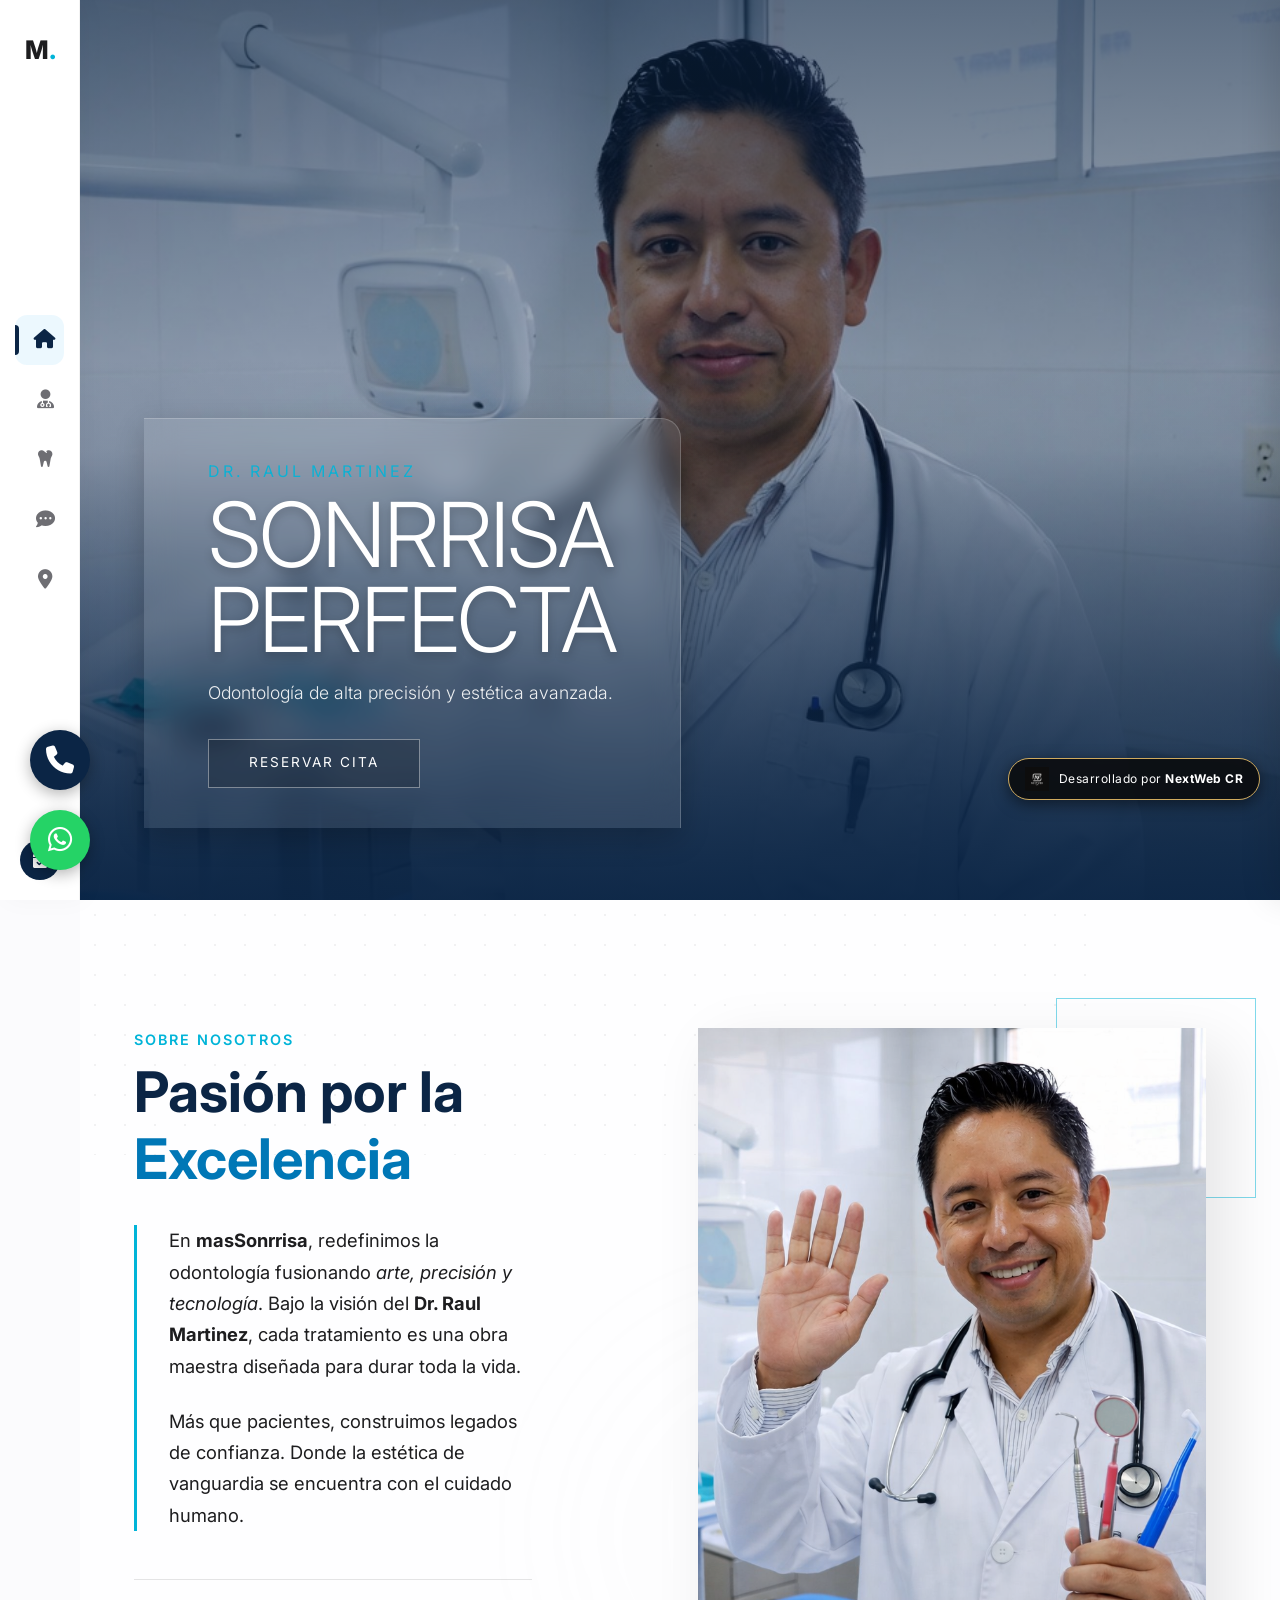
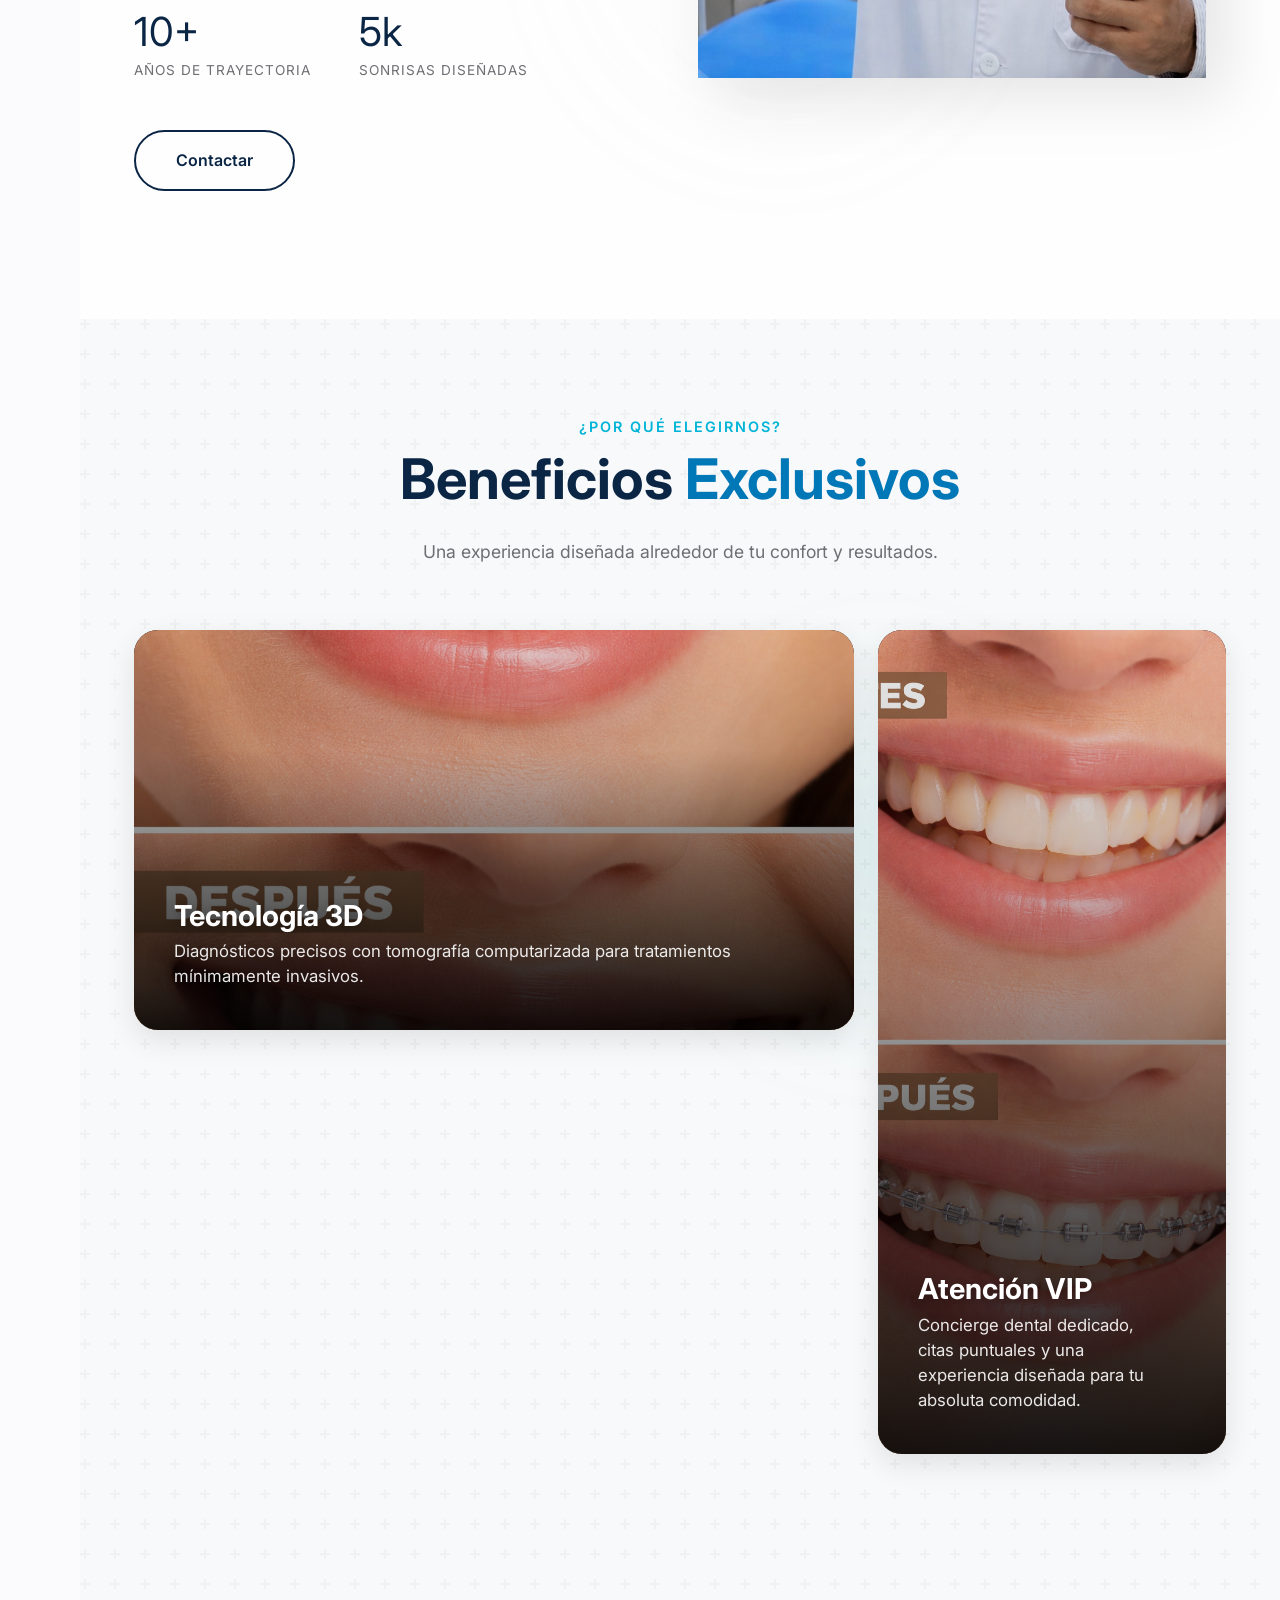
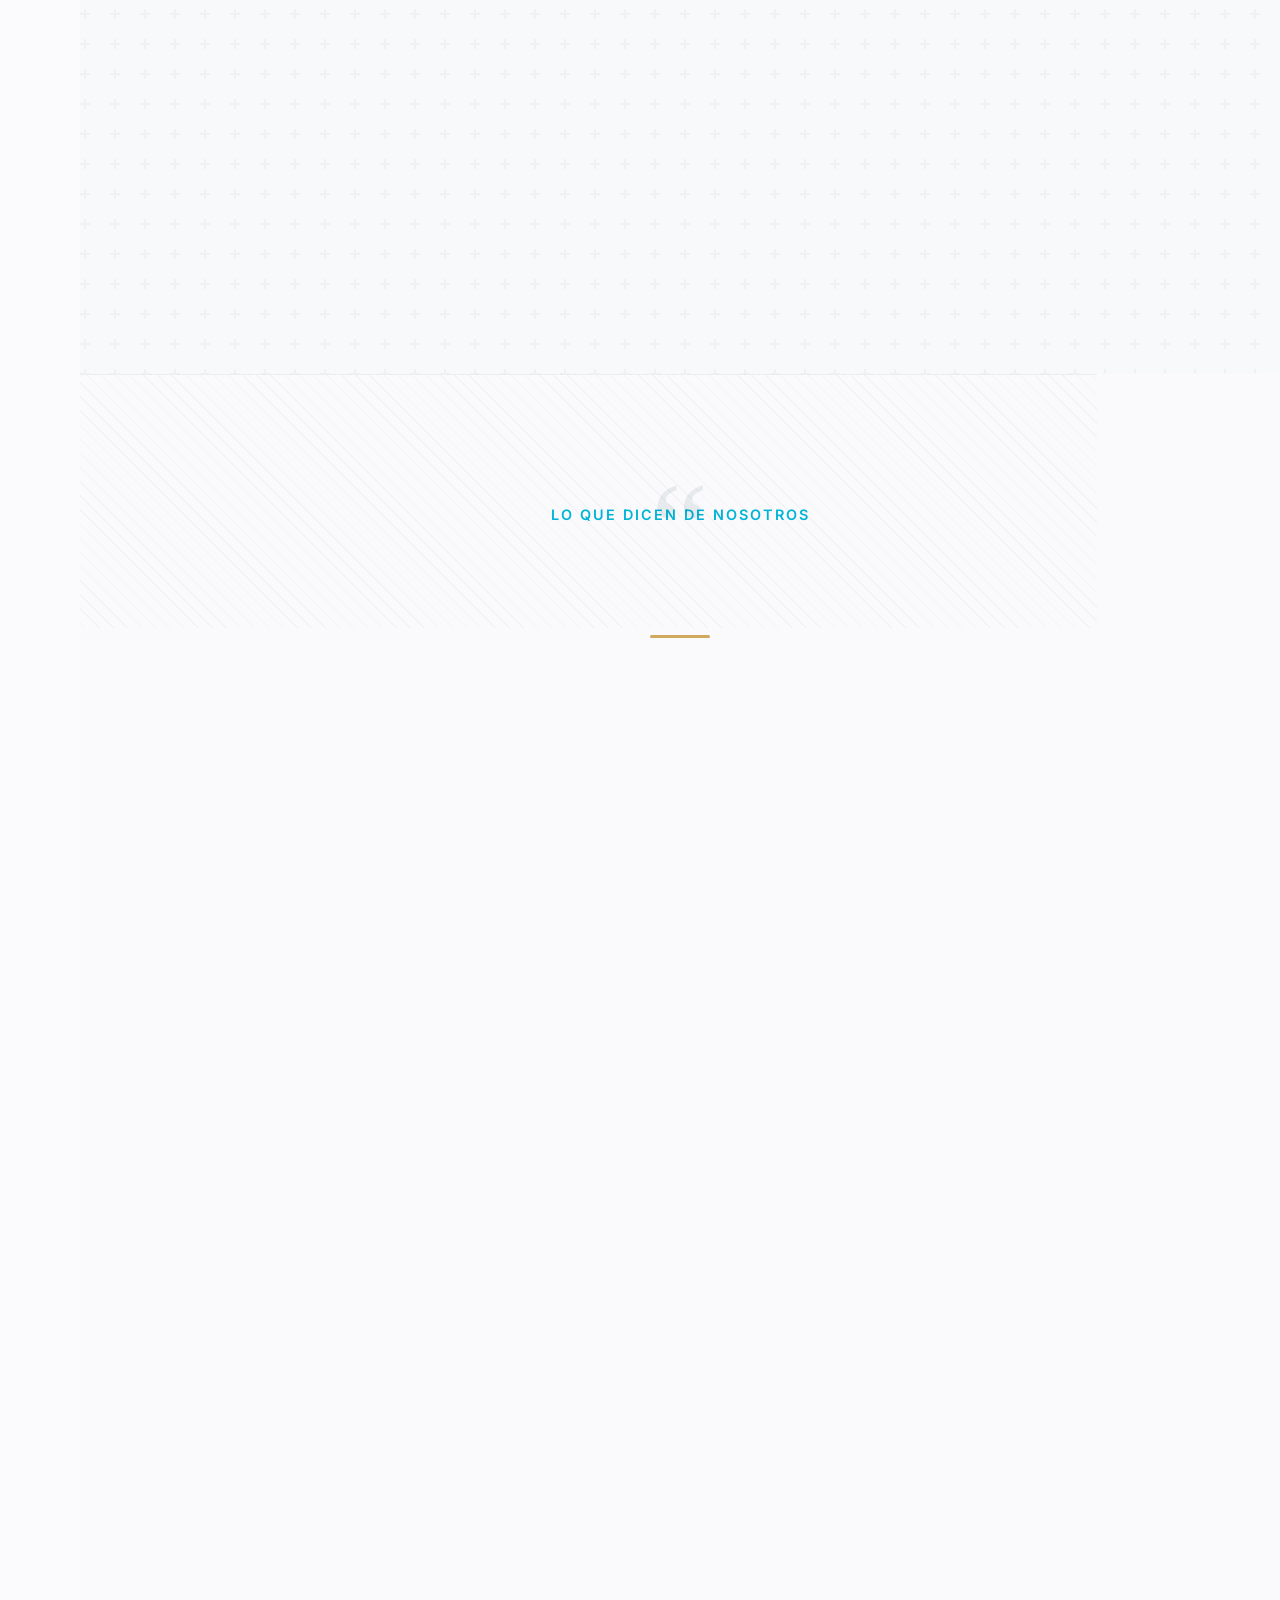
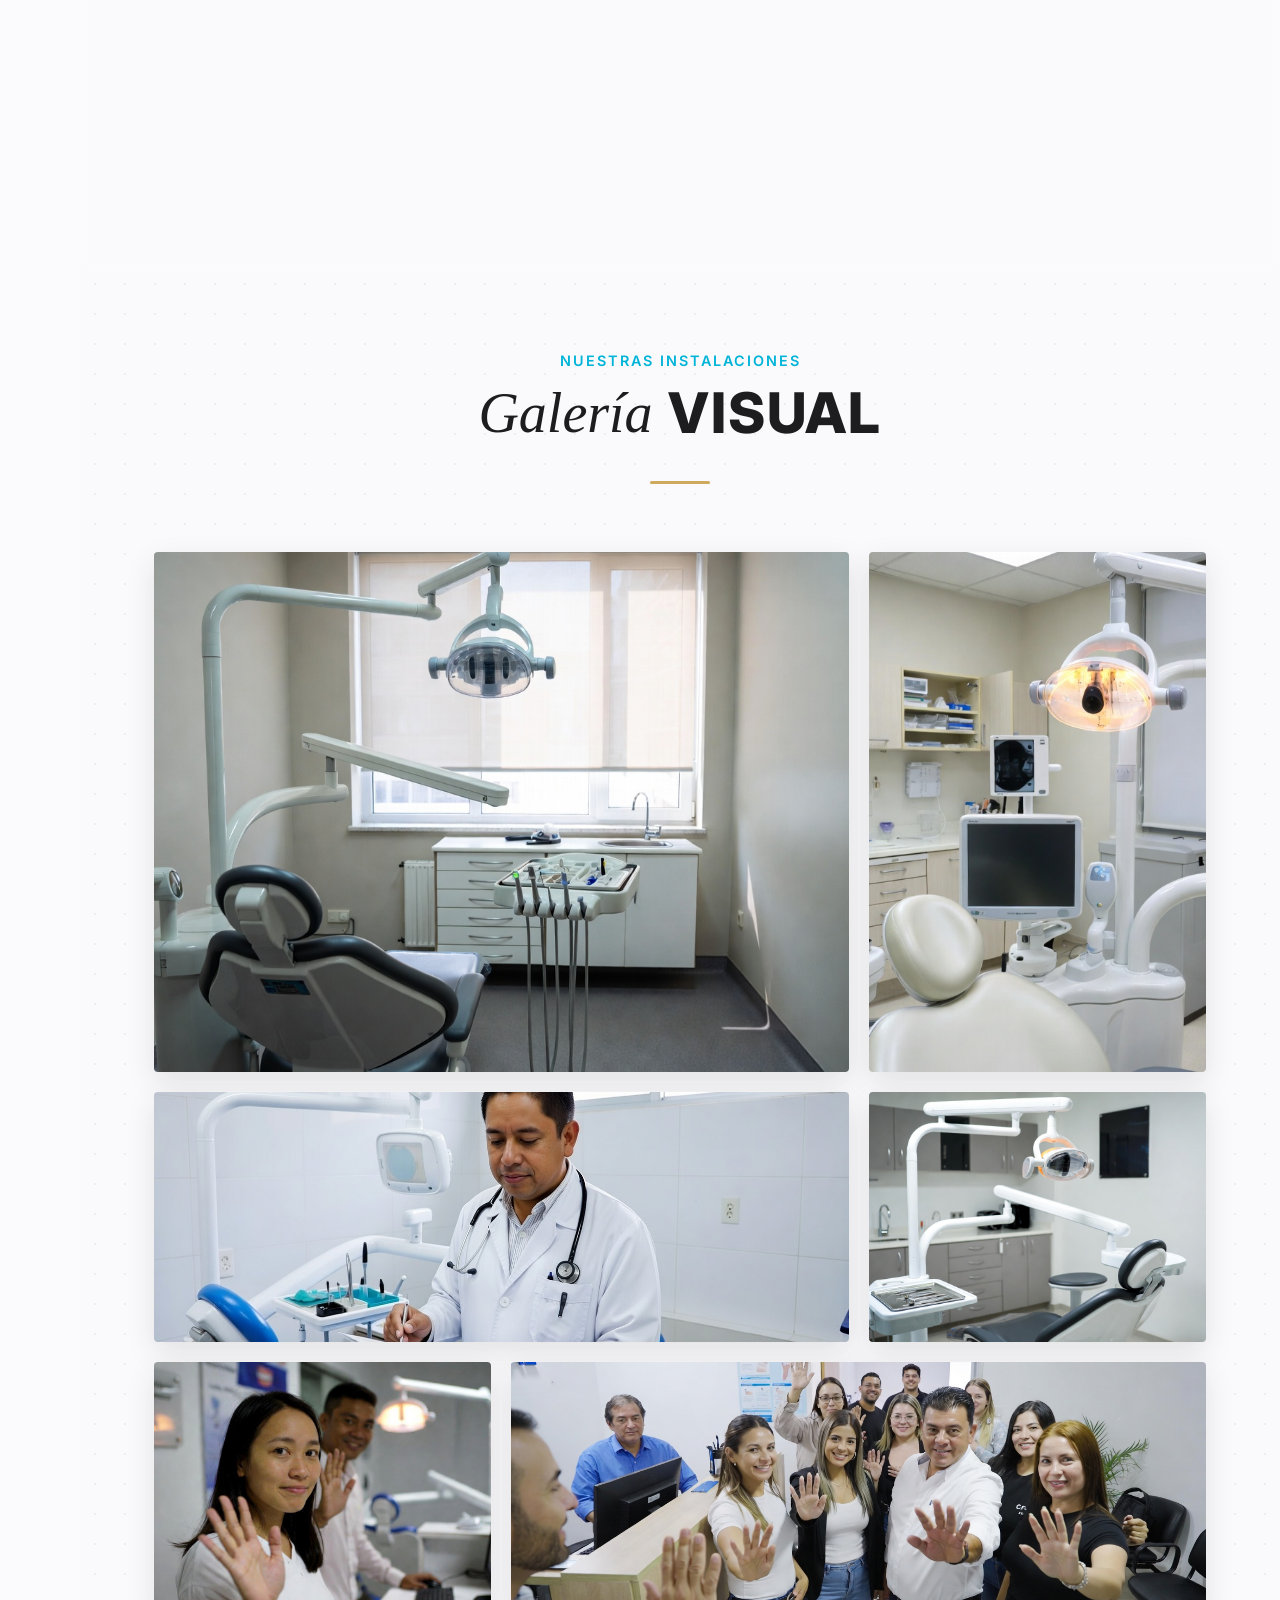
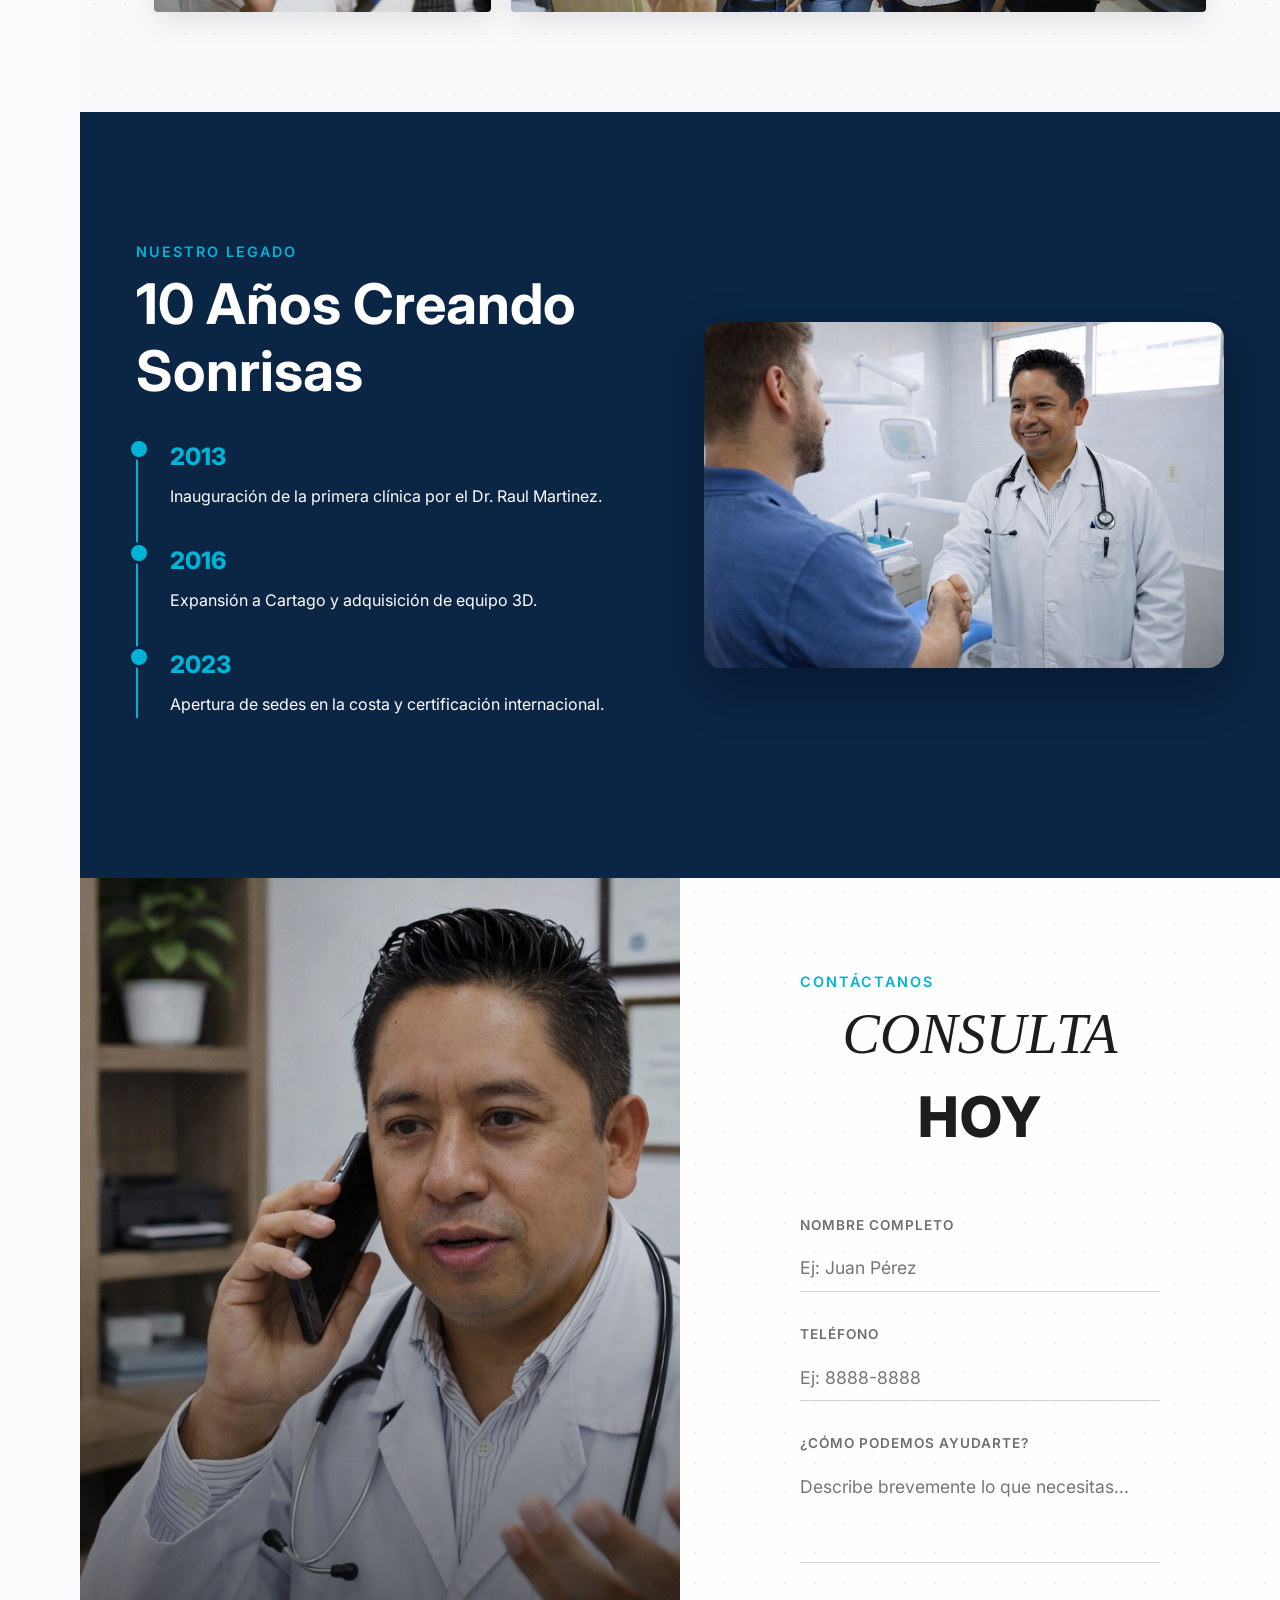
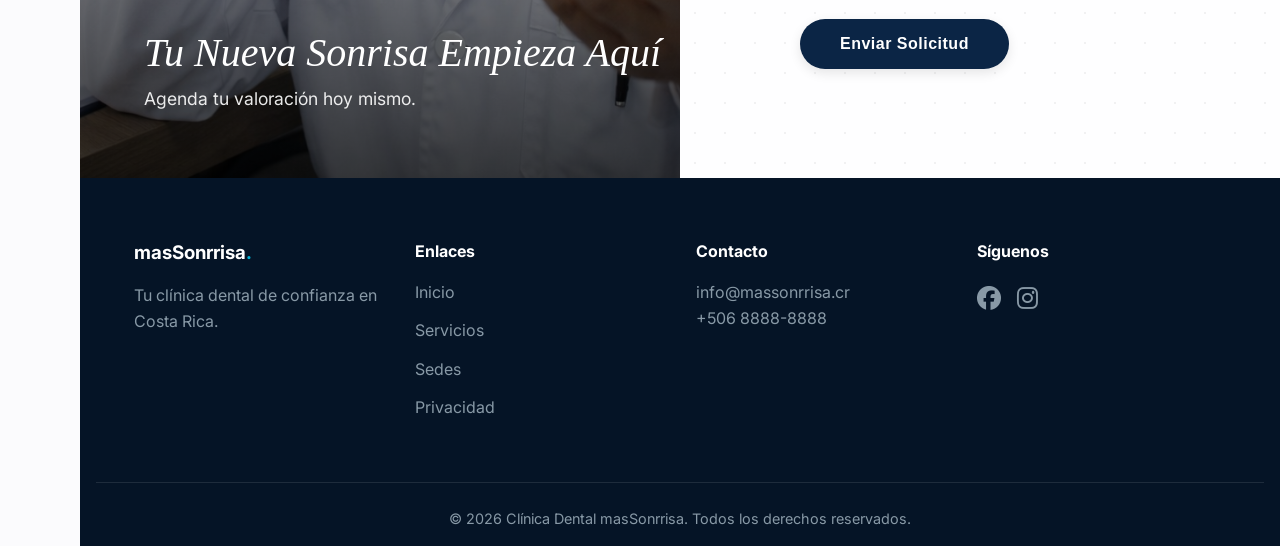
==== index.html @ 76266cc9 "Add files via upload" ====
<!DOCTYPE html>
<html lang="es">

<head>
    <meta charset="UTF-8">
    <meta name="viewport" content="width=device-width, initial-scale=1.0">
    <!-- Cache Busting Rule: Always update version parameter -->
    <link rel="stylesheet" href="css/style.css?v=1.0">
    <link rel="stylesheet" href="https://cdnjs.cloudflare.com/ajax/libs/font-awesome/6.4.0/css/all.min.css">
    <link rel="preconnect" href="https://fonts.googleapis.com">
    <link rel="preconnect" href="https://fonts.gstatic.com" crossorigin>
    <link href="https://fonts.googleapis.com/css2?family=Inter:wght@300;400;500;600;700;800&display=swap"
        rel="stylesheet">

    <title>Clínica Dental masSonrrisa | Dr. Raul Martinez</title>
    <meta name="description"
        content="10 años creando sonrisas perfectas. Clínica Dental masSonrrisa en Costa Rica. Tecnología avanzada y atención personalizada.">
    <meta property="og:title" content="Clínica Dental masSonrrisa">
    <meta property="og:description" content="10 años creando sonrisas perfectas. Agenda tu cita hoy.">
    <meta property="og:type" content="website">
</head>

<body>
    <!-- PRELOADER -->
    <div id="preloader">
        <div class="loader-content">
            <div class="loader-logo">masSonrrisa<span style="color:var(--color-accent)">.</span></div>
        </div>
    </div>

    <!-- NAVBAR (Classic Transparent) -->
    <!-- SIDEBAR NAVIGATION (Desktop) & MOBILE TOP BAR -->
    <nav class="sidebar-nav" id="navbar">
        <div class="sidebar-header">
            <a href="index.html" class="sidebar-logo">
                <span class="logo-icon">M<span style="color:var(--color-accent)">.</span></span>
                <span class="logo-text">masSonrrisa</span>
            </a>
            <div class="nav-toggle" id="nav-toggle">
                <i class="fas fa-bars"></i>
            </div>
        </div>

        <div class="sidebar-links">
            <a href="index.html" class="side-link active">
                <i class="fas fa-home"></i>
                <span class="link-text">Inicio</span>
            </a>
            <a href="#acerca" class="side-link">
                <i class="fas fa-user-md"></i>
                <span class="link-text">Acerca</span>
            </a>
            <a href="servicios.html" class="side-link">
                <i class="fas fa-tooth"></i>
                <span class="link-text">Servicios</span>
            </a>
            <a href="#testimonios" class="side-link">
                <i class="fas fa-comment-dots"></i>
                <span class="link-text">Testimonios</span>
            </a>
            <a href="clinicas.html" class="side-link">
                <i class="fas fa-map-marker-alt"></i>
                <span class="link-text">Clínicas</span>
            </a>
        </div>

        <div class="sidebar-footer">
            <a href="#contacto" class="btn-sidebar">
                <i class="fas fa-calendar-check"></i>
                <span class="link-text">Agendar</span>
            </a>
        </div>
    </nav>

    <!-- MOBILE MENU -->
    <div class="menu-overlay" id="menu-overlay"></div>
    <div class="mobile-menu" id="mobile-menu">
        <a href="#inicio" class="mobile-nav-link">Inicio</a>
        <a href="#acerca" class="mobile-nav-link">Acerca</a>
        <a href="servicios.html" class="mobile-nav-link">Servicios</a>
        <a href="#testimonios" class="mobile-nav-link">Testimonios</a>
        <a href="clinicas.html" class="mobile-nav-link">Clínicas</a>
        <a href="#contacto" class="btn" style="width:100%; text-align:center;">Agendar Cita</a>
    </div>

    <!-- HERO SECTION -->
    <!-- HERO SECTION (Glass Facet) -->
    <header class="hero" id="inicio">
        <!-- Background Slider -->
        <div class="hero-slider">
            <div class="hero-slide active" style="background-image: url('img/hero/hero1.jpg');"></div>
            <div class="hero-slide" style="background-image: url('img/hero/hero2.png');"></div>
            <div class="hero-slide" style="background-image: url('img/hero/hero3.png');"></div>
        </div>
        <div class="hero-overlay"></div>

        <!-- Glass Facet Content -->
        <div class="hero-facet-container">
            <div class="glass-facet">
                <div class="facet-content">
                    <span class="facet-subtitle">Dr. Raul Martinez</span>
                    <h1 class="facet-title">SONRRISA<br>PERFECTA</h1>
                    <p class="facet-desc">Odontología de alta precisión y estética avanzada.</p>
                    <a href="https://calendar.app.google/3RkVF37YLW5dv8FWA" target="_blank" class="btn-facet">Reservar
                        Cita</a>
                </div>
            </div>
        </div>
    </header>

    <!-- ACERCA SECTION (Magazine Layout) -->
    <section id="acerca" class="acerca magazine-layout">
        <div class="container magazine-container">
            <!-- Col 1: Sticky Title & Text -->
            <div class="magazine-content">
                <span class="section-subtitle">Sobre Nosotros</span>
                <h2 class="section-title reveal">Pasión por la <br><span class="highlight">Excelencia</span></h2>

                <div class="magazine-text-block">
                    <p class="section-desc">
                        En <strong>masSonrrisa</strong>, redefinimos la odontología fusionando <em>arte, precisión y
                            tecnología</em>.
                        Bajo la visión del <strong>Dr. Raul Martinez</strong>, cada tratamiento es una obra maestra
                        diseñada para durar toda la vida.
                    </p>
                    <p class="section-desc">
                        Más que pacientes, construimos legados de confianza.
                        Donde la estética de vanguardia se encuentra con el cuidado humano.
                    </p>
                </div>

                <div class="stats-minimal">
                    <div class="stat-unit">
                        <span class="stat-num">10+</span>
                        <span class="stat-txt">Años de Trayectoria</span>
                    </div>
                    <div class="stat-unit">
                        <span class="stat-num">5k</span>
                        <span class="stat-txt">Sonrisas Diseñadas</span>
                    </div>
                </div>

                <a href="#contacto" class="btn btn-secondary">Contactar</a>
            </div>

            <!-- Col 2: Asymmetric Image Grid -->
            <div class="magazine-visuals">
                <div class="mag-img-large reveal">
                    <img src="img/sobreti/acerca1.png" alt="Dr. Raul Martinez" loading="lazy">
                </div>
                <div class="mag-img-small parallax-shape" data-speed="0.05">
                    <img src="img/sobreti/acerca2.png" alt="Detalle Clinica" loading="lazy">
                </div>
                <!-- Decorative Elements -->
                <div class="mag-deco-line"></div>
                <div class="mag-deco-circle"></div>
            </div>
        </div>
    </section>

    <!-- BENEFICIOS SECTION (Bento Grid) -->
    <section id="beneficios" class="beneficios">
        <!-- Parallax Shapes -->
        <div class="parallax-shape shape-3" data-speed="0.1"></div>

        <div class="container">
            <div class="section-header text-center">
                <span class="section-subtitle">¿Por qué elegirnos?</span>
                <h2 class="section-title reveal">Beneficios <span class="highlight">Exclusivos</span></h2>
                <p class="section-desc-center">Una experiencia diseñada alrededor de tu confort y resultados.</p>
            </div>

            <div class="bento-grid">
                <!-- 1. Technology (Wide) -->
                <div class="bento-card bento-wide reveal">
                    <img src="img/beneficios/beneficio1.png" alt="Tecnología 3D" class="bento-bg" loading="lazy">
                    <div class="bento-overlay"></div>
                    <div class="bento-content">
                        <h3>Tecnología 3D</h3>
                        <p>Diagnósticos precisos con tomografía computarizada para tratamientos mínimamente invasivos.
                        </p>
                    </div>
                </div>

                <!-- 2. VIP (Tall) -->
                <div class="bento-card bento-tall reveal">
                    <img src="img/beneficios/beneficio2.png" alt="Atención VIP" class="bento-bg" loading="lazy">
                    <div class="bento-overlay"></div>
                    <div class="bento-content">
                        <h3>Atención VIP</h3>
                        <p>Concierge dental dedicado, citas puntuales y una experiencia diseñada para tu absoluta
                            comodidad.</p>
                    </div>
                </div>

                <!-- 3. Materials (Standard) -->
                <div class="bento-card reveal">
                    <img src="img/beneficios/beneficio3.jpg" alt="Materiales Premium" class="bento-bg" loading="lazy">
                    <div class="bento-overlay"></div>
                    <div class="bento-content">
                        <h3>Materiales Premium</h3>
                        <p>Zirconio y porcelanas certificadas.</p>
                    </div>
                </div>

                <!-- 4. Relax (Standard) -->
                <div class="bento-card reveal">
                    <img src="img/beneficios/beneficio4.png" alt="Espacios Relax" class="bento-bg" loading="lazy">
                    <div class="bento-overlay"></div>
                    <div class="bento-content">
                        <h3>Espacios Relax</h3>
                        <p>Aromaterapia y sedación consciente.</p>
                    </div>
                </div>

                <!-- 5. Financing (Wide) -->
                <div class="bento-card bento-wide reveal">
                    <img src="img/beneficios/beneficio5.png" alt="Financiamiento" class="bento-bg" loading="lazy">
                    <div class="bento-overlay"></div>
                    <div class="bento-content">
                        <h3>Financiamiento Flexible</h3>
                        <p>Planes a tu medida y opciones de tasa cero para que tu sonrisa no espere.</p>
                    </div>
                </div>

                <!-- 6. Guarantee (Standard) -->
                <div class="bento-card reveal">
                    <img src="img/beneficios/beneficio6.png" alt="Garantía Real" class="bento-bg" loading="lazy">
                    <div class="bento-overlay"></div>
                    <div class="bento-content">
                        <h3>Garantía Real</h3>
                        <p>Tratamientos respaldados por escrito.</p>
                    </div>
                </div>
            </div>
        </div>
    </section>

    <!-- TESTIMONIOS SECTION (Mixed Media) -->
    <section id="testimonios" class="testimonios">
        <div class="container">
            <div class="section-header text-center editorial-title-wrapper">
                <span class="section-subtitle">Lo que dicen de nosotros</span>
                <span class="watermark-quote">“</span>
                <h2 class="section-title reveal editorial-title">
                    <span class="serif-italic">Historias</span> <span class="sans-bold">REALES</span>
                </h2>
                <div class="title-accent-line"></div>
            </div>

            <div class="testi-container">
                <!-- Video Column -->
                <div class="testi-videos">
                    <div class="video-card">
                        <div class="video-wrapper">
                            <iframe
                                src="https://player.vimeo.com/video/1162338295?badge=0&amp;autopause=0&amp;player_id=0&amp;app_id=58479"
                                frameborder="0" allow="autoplay; fullscreen; picture-in-picture"
                                title="Testimonio 1"></iframe>
                        </div>
                        <p class="video-caption">"Recuperé mi confianza gracias al Dr. Martinez"</p>
                    </div>
                    <div class="video-card">
                        <div class="video-wrapper">
                            <iframe
                                src="https://player.vimeo.com/video/1162343008?badge=0&amp;autopause=0&amp;player_id=0&amp;app_id=58479"
                                frameborder="0" allow="autoplay; fullscreen; picture-in-picture"
                                title="Testimonio 2"></iframe>
                        </div>
                        <p class="video-caption">"El trato es simplemente excepcional"</p>
                    </div>
                </div>

                <!-- Text Scroll Column (Vertical Marquee) -->
                <div class="marquee-vertical">
                    <div class="marquee-track">
                        <!-- Set 1 -->
                        <div class="testi-card glass-card">
                            <i class="fas fa-quote-left card-icon"></i>
                            <p>"¡Increíble servicio! Me sentí muy cómodo desde el primer momento."</p>
                            <div class="author">
                                <span class="author-name">Carlos M.</span>
                                <div class="stars">★★★★★</div>
                            </div>
                        </div>
                        <div class="testi-card glass-card">
                            <i class="fas fa-quote-left card-icon"></i>
                            <p>"La mejor limpieza dental que me han hecho. Muy detallistas."</p>
                            <div class="author">
                                <span class="author-name">Ana S.</span>
                                <div class="stars">★★★★★</div>
                            </div>
                        </div>
                        <div class="testi-card glass-card">
                            <i class="fas fa-quote-left card-icon"></i>
                            <p>"Tenía pánico al dentista, pero aquí me trataron con tanta suavidad que ni lo sentí."</p>
                            <div class="author">
                                <span class="author-name">Jorge R.</span>
                                <div class="stars">★★★★★</div>
                            </div>
                        </div>
                        <div class="testi-card glass-card">
                            <i class="fas fa-quote-left card-icon"></i>
                            <p>"Resultados impecables en mi diseño de sonrisa. 100% recomendados."</p>
                            <div class="author">
                                <span class="author-name">Sofía L.</span>
                                <div class="stars">★★★★★</div>
                            </div>
                        </div>

                        <!-- Set 2 (Duplicate for Loop) -->
                        <div class="testi-card glass-card">
                            <i class="fas fa-quote-left card-icon"></i>
                            <p>"¡Increíble servicio! Me sentí muy cómodo desde el primer momento."</p>
                            <div class="author">
                                <span class="author-name">Carlos M.</span>
                                <div class="stars">★★★★★</div>
                            </div>
                        </div>
                        <div class="testi-card glass-card">
                            <i class="fas fa-quote-left card-icon"></i>
                            <p>"La mejor limpieza dental que me han hecho. Muy detallistas."</p>
                            <div class="author">
                                <span class="author-name">Ana S.</span>
                                <div class="stars">★★★★★</div>
                            </div>
                        </div>
                        <div class="testi-card glass-card">
                            <i class="fas fa-quote-left card-icon"></i>
                            <p>"Tenía pánico al dentista, pero aquí me trataron con tanta suavidad que ni lo sentí."</p>
                            <div class="author">
                                <span class="author-name">Jorge R.</span>
                                <div class="stars">★★★★★</div>
                            </div>
                        </div>
                        <div class="testi-card glass-card">
                            <i class="fas fa-quote-left card-icon"></i>
                            <p>"Resultados impecables en mi diseño de sonrisa. 100% recomendados."</p>
                            <div class="author">
                                <span class="author-name">Sofía L.</span>
                                <div class="stars">★★★★★</div>
                            </div>
                        </div>
                    </div>

                    <!-- Gradient Fade Overlays -->
                    <div class="marquee-fade-top"></div>
                    <div class="marquee-fade-bottom"></div>
                </div>
                <p>"Honestidad y profesionalismo. No te inventan tratamientos."</p>
                <div class="author">- Roberto G.</div>
            </div>
            <div class="testi-card">
                <p>"Excelente ubicación y facilidad de parqueo. Muy conveniente."</p>
                <div class="author">- Patricia C.</div>
            </div>
            <div class="testi-card">
                <p>"Precios justos para la calidad que ofrecen. Vale cada colón."</p>
                <div class="author">- Daniel F.</div>
            </div>
        </div>
        </div>
        </div>
    </section>

    <!-- GALERIA SECTION (Editorial Masonry) -->
    <section id="galeria" class="galeria editorial-section">
        <div class="container">
            <div class="section-header text-center editorial-title-wrapper">
                <span class="section-subtitle">Nuestras Instalaciones</span>
                <h2 class="section-title reveal editorial-title">
                    <span class="serif-italic">Galería</span> <span class="sans-bold">VISUAL</span>
                </h2>
                <div class="title-accent-line"></div>
            </div>

            <div class="editorial-gallery">
                <!-- 1. Main Feature (Big) -->
                <div class="gallery-item g-big reveal">
                    <div class="img-wrapper">
                        <img src="img/galeria/galeria1.jpg" alt="Sala de Espera VIP" loading="lazy">
                        <div class="img-overlay">
                            <span class="img-caption">Sala VIP</span>
                        </div>
                    </div>
                </div>

                <!-- 2. Tall Portrait -->
                <div class="gallery-item g-tall reveal">
                    <div class="img-wrapper">
                        <img src="img/galeria/galeria2.jpg" alt="Consultorio Principal" loading="lazy">
                        <div class="img-overlay">
                            <span class="img-caption">Consultorio 1</span>
                        </div>
                    </div>
                </div>

                <!-- 3. Wide Landscape -->
                <div class="gallery-item g-wide reveal">
                    <div class="img-wrapper">
                        <img src="img/galeria/galeria3.jpg" alt="Tecnología 3D" loading="lazy">
                        <div class="img-overlay">
                            <span class="img-caption">Tecnología 3D</span>
                        </div>
                    </div>
                </div>

                <!-- 4. Standard -->
                <div class="gallery-item reveal">
                    <div class="img-wrapper">
                        <img src="img/galeria/galeria4.jpg" alt="Área de Esterilización" loading="lazy">
                        <div class="img-overlay">
                            <span class="img-caption">Esterilización</span>
                        </div>
                    </div>
                </div>

                <!-- 5. Standard -->
                <div class="gallery-item reveal">
                    <div class="img-wrapper">
                        <img src="img/galeria/galeria5.jpg" alt="Recepción" loading="lazy">
                        <div class="img-overlay">
                            <span class="img-caption">Recepción</span>
                        </div>
                    </div>
                </div>

                <!-- 6. Wide Landscape -->
                <div class="gallery-item g-wide reveal">
                    <div class="img-wrapper">
                        <img src="img/galeria/galeria6.jpg" alt="Fachada" loading="lazy">
                        <div class="img-overlay">
                            <span class="img-caption">Fachada</span>
                        </div>
                    </div>
                </div>
            </div>
        </div>
    </section>

    <!-- TRAYECTORIA SECTION -->
    <section class="trayectoria">
        <div class="container trayectoria-container">
            <div class="trayectoria-content">
                <span class="section-subtitle">Nuestro Legado</span>
                <h2 class="section-title">10 Años Creando Sonrisas</h2>
                <div class="timeline">
                    <div class="timeline-item">
                        <div class="year">2013</div>
                        <p>Inauguración de la primera clínica por el Dr. Raul Martinez.</p>
                    </div>
                    <div class="timeline-item">
                        <div class="year">2016</div>
                        <p>Expansión a Cartago y adquisición de equipo 3D.</p>
                    </div>
                    <div class="timeline-item">
                        <div class="year">2023</div>
                        <p>Apertura de sedes en la costa y certificación internacional.</p>
                    </div>
                </div>
            </div>
            <div class="trayectoria-img">
                <img src="img/hero/hero3.png" alt="Trayectoria Dr. Martinez" loading="lazy">
            </div>
        </div>
    </section>

    <!-- CONTACTO SECTION (Apple Style) -->
    <section id="contacto" class="contacto">
        <div class="contacto-wrapper">
            <div class="contacto-visual">
                <img src="img/contacto/contacto.png" alt="Agenda tu Cita" loading="lazy">
                <div class="visual-overlay"></div>
                <div class="visual-content">
                    <h3 class="serif-italic" style="font-size: 2.5rem; color: white;">Tu Nueva Sonrisa Empieza Aquí</h3>
                    <p>Agenda tu valoración hoy mismo.</p>
                </div>
            </div>

            <div class="contacto-form-container">
                <div class="form-header">
                    <span class="section-subtitle">Contáctanos</span>
                    <h2 class="section-title editorial-title">
                        <span class="serif-italic">CONSULTA</span> <span class="sans-bold">HOY</span>
                    </h2>
                </div>

                <form id="contact-form" class="apple-form">
                    <div class="form-group">
                        <label for="nombre">Nombre Completo</label>
                        <input type="text" id="nombre" name="nombre" placeholder="Ej: Juan Pérez" required>
                    </div>

                    <div class="form-group">
                        <label for="telefono">Teléfono</label>
                        <input type="tel" id="telefono" name="telefono" placeholder="Ej: 8888-8888" required>
                    </div>

                    <div class="form-group">
                        <label for="mensaje">¿Cómo podemos ayudarte?</label>
                        <textarea id="mensaje" name="mensaje" placeholder="Describe brevemente lo que necesitas..."
                            required></textarea>
                    </div>

                    <button type="submit" class="btn btn-apple">Enviar Solicitud</button>
                    <p id="form-status" style="margin-top: 1rem; font-size: 0.9rem;"></p>
                </form>
            </div>
        </div>
    </section>

    <!-- FOOTER -->
    <footer class="footer">
        <div class="container footer-content">
            <div class="footer-col">
                <h3>masSonrrisa<span style="color:var(--color-accent)">.</span></h3>
                <p>Tu clínica dental de confianza en Costa Rica.</p>
            </div>
            <div class="footer-col">
                <h4>Enlaces</h4>
                <a href="#inicio">Inicio</a>
                <a href="servicios.html">Servicios</a>
                <a href="clinicas.html">Sedes</a>
                <a href="privacidad.html">Privacidad</a>
            </div>
            <div class="footer-col">
                <h4>Contacto</h4>
                <p>info@massonrrisa.cr</p>
                <p>+506 8888-8888</p>
            </div>
            <div class="footer-col">
                <h4>Síguenos</h4>
                <div class="social-icons">
                    <a href="#"><i class="fab fa-facebook"></i></a>
                    <a href="#"><i class="fab fa-instagram"></i></a>
                </div>
            </div>
        </div>
        <div class="footer-bottom">
            <p>&copy; 2026 Clínica Dental masSonrrisa. Todos los derechos reservados.</p>
        </div>
    </footer>

    <!-- EmailJS SDK -->
    <script type="text/javascript" src="https://cdn.jsdelivr.net/npm/@emailjs/browser@3/dist/email.min.js"></script>
    <script type="text/javascript">
        (function () {
            // Initialize EmailJS with a placeholder or empty if key is unknown
            // emailjs.init("YOUR_PUBLIC_KEY");
        })();
    </script>

    <a href="https://wa.me/50688888888" class="float-btn float-whatsapp pulse-anim" target="_blank"
        aria-label="Chat WhatsApp">
        <i class="fab fa-whatsapp"></i>
    </a>
    <a href="tel:+50688888888" class="float-btn float-phone pulse-anim" aria-label="Llamar">
        <i class="fas fa-phone"></i>
    </a>

    <!-- SCRIPTS -->
    <script src="js/main.js?v=1.0"></script>

    <!-- SVG FILTER (Hidden) for Liquid Distortion -->
    <svg style="display: none;">
        <defs>
            <filter id="liquidFilter">
                <feTurbulence baseFrequency="0.01 0.01" numOctaves="1" result="warp"></feTurbulence>
                <feDisplacementMap id="liquidDisplacement" xChannelSelector="R" yChannelSelector="G" scale="0"
                    in="SourceGraphic" in2="warp"></feDisplacementMap>
            </filter>
        </defs>
    </svg>

    <!-- DEVELOPER BADGE -->
    <a href="https://nextweb.cr" target="_blank" class="developer-badge">
        <img src="img/logo.png" alt="NextWeb CR">
        <span>Desarrollado por <strong>NextWeb CR</strong></span>
    </a>

    <!-- GLOBAL IMAGE MODAL -->
    <div id="image-modal" class="image-modal">
        <span class="close-modal">&times;</span>
        <img class="modal-content" id="modal-img" alt="Vista ampliada">
    </div>

    <!-- TAWK.TO SCRIPT -->
    <script type="text/javascript">
        var Tawk_API = Tawk_API || {}, Tawk_LoadStart = new Date();
        (function () {
            var s1 = document.createElement("script"), s0 = document.getElementsByTagName("script")[0];
            s1.async = true;
            s1.src = 'https://embed.tawk.to/69633d7c987b03197cb20051/1jelqgcbd';
            s1.charset = 'UTF-8';
            s1.setAttribute('crossorigin', '*');
            s0.parentNode.insertBefore(s1, s0);
        })();
    </script>
</body>

</html>
---- css/style.css ----
/* =========================================
   GLOBAL RESET & VARIABLES
   ========================================= */
:root {
    /* Premium Palette: Trust & Freshness */
    --color-primary: #0b2545;
    /* Deep Royal Blue */
    --color-primary-light: #133b6b;
    --color-accent: #00b4d8;
    /* Bright Cyan/Teal */
    --color-accent-dark: #0077b6;
    --color-text: #1d1d1f;
    /* Soft Black */
    --color-text-light: #6e6e73;
    --color-bg: #fbfbfd;
    /* Off-white Apple style */
    --color-bg-alt: #f5f5f7;
    --color-white: #ffffff;
    --shadow-sm: 0 2px 8px rgba(0, 0, 0, 0.04);
    --shadow-md: 0 8px 24px rgba(0, 0, 0, 0.08);
    --shadow-lg: 0 16px 48px rgba(0, 0, 0, 0.12);
    --font-main: 'Inter', system-ui, -apple-system, sans-serif;
    --radius-sm: 8px;
    --radius-md: 16px;
    --radius-lg: 24px;
    --transition: all 0.3s cubic-bezier(0.25, 0.8, 0.25, 1);
}

* {
    margin: 0;
    padding: 0;
    box-sizing: border-box;
}

html {
    font-size: 16px;
    scroll-behavior: smooth;
}

body {
    font-family: var(--font-main);
    background-color: var(--color-bg);
    color: var(--color-text);
    line-height: 1.6;
    overflow-x: hidden;
}

h1,
h2,
h3,
h4,
h5,
h6 {
    font-weight: 700;
    line-height: 1.2;
    color: var(--color-primary);
}

a {
    text-decoration: none;
    color: inherit;
    transition: var(--transition);
}

img {
    max-width: 100%;
    height: auto;
    display: block;
}

section {
    padding: 4rem 1rem;
    position: relative;
    overflow: hidden;
}

/* Container for responsive checking */
.container {
    width: 100%;
    margin: 0 auto;
    padding: 0 1.5rem;
}

/* Tablet */
@media (min-width: 768px) {
    .container {
        max-width: 720px;
    }

    section {
        padding: 6rem 2rem;
    }
}

/* Desktop */
@media (min-width: 1024px) {
    .container {
        max-width: 1140px;
    }

    section {
        padding: 8rem 2rem;
    }
}

/* =========================================
   SIDEBAR NAVIGATION (Desktop: Left | Mobile: Top)
   ========================================= */

/* DESKTOP LAYOUT (Default > 1024px) */
@media (min-width: 1024px) {
    body {
        padding-left: 80px;
        /* Space for collapsed sidebar */
        transition: padding-left 0.4s ease;
    }

    .sidebar-nav {
        position: fixed;
        top: 0;
        left: 0;
        height: 100vh;
        width: 80px;
        /* Collapsed width */
        background: rgba(255, 255, 255, 0.9);
        backdrop-filter: blur(20px);
        -webkit-backdrop-filter: blur(20px);
        z-index: 2000;
        display: flex;
        flex-direction: column;
        border-right: 1px solid rgba(0, 0, 0, 0.05);
        transition: width 0.4s cubic-bezier(0.165, 0.84, 0.44, 1);
        box-shadow: 5px 0 25px rgba(0, 0, 0, 0.03);
        overflow: hidden;
        white-space: nowrap;
    }

    /* Expand on Hover */
    .sidebar-nav:hover {
        width: 280px;
    }

    /* --- HEADER --- */
    .sidebar-header {
        height: 100px;
        display: flex;
        align-items: center;
        /* Center for collapsed, left for expanded? */
        padding: 0 24px;
    }

    .sidebar-logo {
        text-decoration: none;
        display: flex;
        align-items: center;
        gap: 15px;
        color: var(--color-text);
        font-weight: 800;
        font-size: 1.4rem;
    }

    .logo-icon {
        font-size: 1.6rem;
        width: 32px;
        text-align: center;
    }

    .logo-text {
        opacity: 0;
        transform: translateX(-10px);
        transition: all 0.3s ease;
    }

    .sidebar-nav:hover .logo-text {
        opacity: 1;
        transform: translateX(0);
        transition-delay: 0.1s;
    }

    .nav-toggle {
        display: none;
    }

    /* Hide hamburger on desktop */

    /* --- LINKS --- */
    .sidebar-links {
        flex: 1;
        display: flex;
        flex-direction: column;
        justify-content: center;
        gap: 10px;
        padding: 0 15px;
    }

    .side-link {
        display: flex;
        align-items: center;
        height: 50px;
        padding: 0 15px;
        text-decoration: none;
        color: var(--color-text-light);
        border-radius: 12px;
        transition: all 0.3s ease;
        position: relative;
    }

    .side-link i {
        font-size: 1.2rem;
        min-width: 30px;
        /* Align icons */
        text-align: center;
        transition: color 0.3s ease;
    }

    .link-text {
        margin-left: 15px;
        opacity: 0;
        transform: translateX(-10px);
        transition: all 0.3s ease;
        font-weight: 500;
        font-size: 1rem;
    }

    .sidebar-nav:hover .link-text {
        opacity: 1;
        transform: translateX(0);
        transition-delay: 0.05s;
    }

    .side-link:hover,
    .side-link.active {
        background: rgba(14, 165, 233, 0.08);
        /* Primary fade */
        color: var(--color-primary);
    }

    .side-link.active::before {
        content: '';
        position: absolute;
        left: 0;
        top: 50%;
        transform: translateY(-50%);
        height: 60%;
        width: 4px;
        background: var(--color-primary);
        border-radius: 0 4px 4px 0;
    }

    /* --- FOOTER --- */
    .sidebar-footer {
        padding: 20px;
        /* opacity: 0; */
        /* transition: opacity 0.3s; */
    }

    .btn-sidebar {
        display: flex;
        align-items: center;
        justify-content: center;
        background: var(--color-primary);
        color: white;
        text-decoration: none;
        padding: 12px;
        border-radius: 50px;
        /* Circle when collapsed */
        width: 40px;
        height: 40px;
        overflow: hidden;
        transition: all 0.4s ease;
    }

    .btn-sidebar i {
        font-size: 1rem;
    }

    .btn-sidebar .link-text {
        display: none;
        /* Hide text initially */
    }

    .sidebar-nav:hover .btn-sidebar {
        width: 100%;
        border-radius: 12px;
        justify-content: center;
        border-radius: 50px;
    }

    .sidebar-nav:hover .btn-sidebar .link-text {
        display: inline-block;
        margin-left: 10px;
        color: white;
    }

    .sidebar-social {
        display: none;
    }

    /* Simplify for now */
}


/* MOBILE LAYOUT (< 1024px) */
@media (max-width: 1024px) {
    .sidebar-nav {
        position: fixed;
        top: 0;
        left: 0;
        width: 100%;
        height: 70px;
        background: rgba(255, 255, 255, 0.95);
        backdrop-filter: blur(10px);
        display: flex;
        justify-content: space-between;
        align-items: center;
        padding: 0 20px;
        z-index: 2000;
        border-bottom: 1px solid rgba(0, 0, 0, 0.05);
    }

    .sidebar-links,
    .sidebar-footer {
        display: none;
        /* Hidden on mobile bar */
    }

    .sidebar-header {
        width: 100%;
        display: flex;
        justify-content: space-between;
        align-items: center;
    }

    .sidebar-logo {
        text-decoration: none;
        display: flex;
        align-items: center;
        gap: 10px;
        color: var(--color-text);
        font-weight: 800;
        font-size: 1.2rem;
    }

    .logo-text {
        opacity: 1;
        transform: none;
    }

    /* Always visible on mobile header */

    .logo-icon {
        display: none;
    }

    /* Simple text logo for mobile */

    .nav-toggle {
        display: block;
        font-size: 1.5rem;
        color: var(--color-text);
        cursor: pointer;
    }
}

/* MOBILE MENU OVERLAY (Shared styling) */
.mobile-menu {
    position: fixed;
    top: 0;
    right: -100%;
    width: 100%;
    /* Full width for modern feel */
    height: 100vh;
    background: white;
    z-index: 2100;
    display: flex;
    flex-direction: column;
    justify-content: center;
    /* Center items */
    align-items: center;
    gap: 2rem;
    transition: right 0.4s cubic-bezier(0.77, 0, 0.175, 1);
    box-shadow: -10px 0 30px rgba(0, 0, 0, 0.1);
}

.mobile-menu.active {
    right: 0;
}

.mobile-header {
    position: absolute;
    top: 0;
    left: 0;
    width: 100%;
    height: 70px;
    padding: 0 20px;
    display: flex;
    justify-content: space-between;
    align-items: center;
    border-bottom: 1px solid rgba(0, 0, 0, 0.05);
}

.mobile-logo {
    font-weight: 800;
    font-size: 1.2rem;
    color: var(--color-text);
}

.close-menu {
    background: none;
    border: none;
    font-size: 2.5rem;
    color: var(--color-text);
    cursor: pointer;
    line-height: 1;
}

.mobile-nav-link {
    font-size: 1.5rem;
    font-weight: 600;
    color: var(--color-text);
    text-decoration: none;
    transition: color 0.3s;
}

.mobile-nav-link:hover,
.mobile-nav-link.text-accent {
    color: var(--color-primary);
}

.mobile-btn {
    margin-top: 1rem;
    padding: 1rem 3rem;
    border-radius: 50px;
    font-size: 1.1rem;
}



/* =========================================
   HERO (Type 2: Full Screen with Fade)
   ========================================= */
.hero {
    height: 100vh;
    width: 100%;
    position: relative;
    display: flex;
    align-items: center;
    justify-content: center;
    color: var(--color-white);
    padding: 0;
    /* Override section padding */
}

/* Carousel Backgrounds */
.hero-slider {
    position: absolute;
    top: 0;
    left: 0;
    width: 100%;
    height: 100%;
    z-index: 1;
}

.hero-slide {
    position: absolute;
    top: 0;
    left: 0;
    width: 100%;
    height: 100%;
    background-size: cover;
    background-position: center;
    opacity: 0;
    transition: opacity 0.8s ease-in-out;
    z-index: 1;
}

.hero-slide.active {
    opacity: 1;
    z-index: 2;
}

.hero-slide::before {
    content: '';
    position: absolute;
    top: 0;
    left: 0;
    width: 100%;
    height: 100%;
    background: linear-gradient(180deg, rgba(11, 37, 69, 0.7) 0%, rgba(11, 37, 69, 0.3) 50%, rgba(11, 37, 69, 0.8) 100%);
}

.hero-content {
    position: relative;
    z-index: 2;
    text-align: center;
    width: 100%;
    padding: 0 1.5rem;
    max-width: 900px;
}

.hero-subtitle {
    display: block;
    font-size: 1rem;
    text-transform: uppercase;
    letter-spacing: 3px;
    color: var(--color-accent);
    margin-bottom: 1rem;
    animation: fadeInUp 1s ease 0.2s backwards;
}

.hero-title {
    font-size: 2.5rem;
    /* Mobile */
    line-height: 1.1;
    margin-bottom: 1.5rem;
    color: var(--color-white);
    text-shadow: 0 4px 10px rgba(0, 0, 0, 0.3);
    animation: fadeInUp 1s ease 0.4s backwards;
}

.hero-desc {
    font-size: 1.1rem;
    max-width: 600px;
    margin: 0 auto 2.5rem;
    opacity: 0.9;
    animation: fadeInUp 1s ease 0.6s backwards;
}

.btn {
    display: inline-block;
    padding: 1rem 2.5rem;
    background: var(--color-accent);
    color: var(--color-white);
    font-weight: 600;
    border-radius: 50px;
    box-shadow: 0 10px 20px rgba(0, 180, 216, 0.3);
    transition: var(--transition);
    border: none;
    cursor: pointer;
    font-size: 1rem;
    animation: fadeInUp 1s ease 0.8s backwards;
}

.btn:hover {
    transform: translateY(-3px);
    background: var(--color-accent-dark);
    box-shadow: 0 15px 30px rgba(0, 180, 216, 0.4);
}

/* Tablet/Desktop Text Sizes */
@media (min-width: 768px) {
    .hero-title {
        font-size: 4rem;
    }

    .hero-desc {
        font-size: 1.25rem;
    }
}

@media (min-width: 1024px) {
    .hero-title {
        font-size: 5rem;
    }
}

/* Animations */
@keyframes fadeInUp {
    from {
        opacity: 0;
        transform: translateY(30px);
    }

    to {
        opacity: 1;
        transform: translateY(0);
    }
}

/* =========================================
   COMMON SECTION STYLES
   ========================================= */
.section-subtitle {
    display: block;
    font-size: 0.9rem;
    color: var(--color-accent);
    text-transform: uppercase;
    letter-spacing: 2px;
    font-weight: 600;
    margin-bottom: 0.5rem;
}

.section-title {
    font-size: 2.5rem;
    margin-bottom: 1.5rem;
    color: var(--color-primary);
}

.highlight {
    color: var(--color-accent-dark);
    position: relative;
    display: inline-block;
}

.section-desc {
    font-size: 1.1rem;
    color: var(--color-text-light);
    margin-bottom: 1.5rem;
    line-height: 1.7;
}

.section-header {
    margin-bottom: 4rem;
}

.section-header.text-center {
    text-align: center;
}

.section-desc-center {
    font-size: 1.1rem;
    color: var(--color-text-light);
    max-width: 600px;
    margin: 0 auto;
}

.btn-secondary {
    background: transparent;
    border: 2px solid var(--color-primary);
    color: var(--color-primary);
    box-shadow: none;
}

.btn-secondary:hover {
    background: var(--color-primary);
    color: var(--color-white);
}

/* =========================================
   ACERCA SECTION (Magazine Layout)
   ========================================= */
.acerca {
    background-color: var(--color-white);
    position: relative;
    overflow: visible;
    /* Allow decorative elements to bleed */
    padding: 8rem 0;
}

.magazine-container {
    display: grid;
    grid-template-columns: 1fr;
    gap: 4rem;
    position: relative;
}

/* Col 1: Content */
.magazine-content {
    position: relative;
    z-index: 2;
}

.magazine-text-block {
    margin: 2rem 0;
    border-left: 3px solid var(--color-accent);
    padding-left: 2rem;
}

.magazine-text-block .section-desc {
    font-size: 1.15rem;
    color: var(--color-text);
    margin-bottom: 1.5rem;
}

.stats-minimal {
    display: flex;
    gap: 3rem;
    margin: 3rem 0;
    border-top: 1px solid rgba(0, 0, 0, 0.1);
    padding-top: 2rem;
}

.stat-unit {
    display: flex;
    flex-direction: column;
}

.stat-num {
    font-size: 2.5rem;
    font-family: var(--font-heading);
    color: var(--color-primary);
    line-height: 1;
}

.stat-txt {
    font-size: 0.85rem;
    text-transform: uppercase;
    letter-spacing: 1px;
    color: var(--color-text-light);
    margin-top: 0.5rem;
}

/* Col 2: Visuals (Asymmetric) */
.magazine-visuals {
    position: relative;
    height: 600px;
    display: flex;
    align-items: center;
    justify-content: center;
}

.mag-img-large {
    width: 85%;
    height: 500px;
    position: absolute;
    top: 0;
    right: 0;
    z-index: 1;
    overflow: hidden;
    box-shadow: 20px 20px 60px rgba(0, 0, 0, 0.1);
}

.mag-img-large img {
    width: 100%;
    height: 100%;
    object-fit: cover;
    transition: transform 1s ease;
}

.mag-img-large:hover img {
    transform: scale(1.05);
}

.mag-img-small {
    width: 50%;
    height: 300px;
    position: absolute;
    bottom: -50px;
    left: 0;
    z-index: 2;
    border: 10px solid var(--color-white);
    box-shadow: 0 15px 40px rgba(0, 0, 0, 0.15);
    overflow: hidden;
}

.mag-img-small img {
    width: 100%;
    height: 100%;
    object-fit: cover;
}

/* Decorative */
.magazine-visuals .mag-deco-line {
    position: absolute;
    top: -30px;
    right: -30px;
    width: 200px;
    height: 200px;
    border: 1px solid var(--color-accent);
    z-index: 0;
    opacity: 0.5;
}

.magazine-visuals .mag-deco-circle {
    position: absolute;
    bottom: 50px;
    right: 50px;
    width: 150px;
    height: 150px;
    border-radius: 50%;
    background: radial-gradient(circle, var(--color-accent-light) 0%, transparent 70%);
    z-index: 0;
    opacity: 0.6;
}

@media (min-width: 1024px) {
    .magazine-container {
        grid-template-columns: 0.8fr 1.2fr;
        /* Asymmetric Split */
        gap: 6rem;
        align-items: flex-start;
        /* Align top for sticky */
    }

    .magazine-content {
        position: sticky;
        /* Sticky effect on Desktop */
        top: 150px;
    }

    .section-title {
        font-size: 3.5rem;
        /* Larger title */
    }

    .mag-img-large {
        height: 650px;
        right: 20px;
    }
}



/* =========================================
   BENEFICIOS SECTION (Grid)
   ========================================= */
.beneficios {
    background-color: var(--color-bg-alt);
}

/* =========================================
   BENEFICIOS SECTION (Bento Grid)
   ========================================= */
/* =========================================
   BENEFICIOS SECTION (Bento Grid - Apple Style)
   ========================================= */
.beneficios {
    background-color: var(--color-bg-alt);
    padding: 6rem 0;
}

.bento-grid {
    display: grid;
    grid-template-columns: 1fr;
    gap: 1.5rem;
    max-width: 1200px;
    margin: 0 auto;
}

/* Card Base - Immersive */
.bento-card {
    background: #000;
    border-radius: 24px;
    position: relative;
    overflow: hidden;
    min-height: 350px;
    box-shadow: 0 10px 30px rgba(0, 0, 0, 0.1);
    transition: transform 0.5s cubic-bezier(0.2, 0.8, 0.2, 1), box-shadow 0.5s ease;
    cursor: default;
}

.bento-card:hover {
    transform: scale(1.02);
    box-shadow: 0 20px 50px rgba(0, 0, 0, 0.2);
    z-index: 2;
}

/* Background Image */
.bento-bg {
    position: absolute;
    top: 0;
    left: 0;
    width: 100%;
    height: 100%;
    object-fit: cover;
    z-index: 0;
    transition: transform 0.8s ease;
    filter: brightness(0.9);
}

.bento-card:hover .bento-bg {
    transform: scale(1.08);
}

/* Gradient Overlay for Text Readability */
.bento-overlay {
    position: absolute;
    top: 0;
    left: 0;
    width: 100%;
    height: 100%;
    background: linear-gradient(to top,
            rgba(0, 0, 0, 0.9) 0%,
            rgba(0, 0, 0, 0.5) 40%,
            rgba(0, 0, 0, 0.1) 70%,
            transparent 100%);
    z-index: 1;
}

/* Content Positioning */
.bento-content {
    position: absolute;
    bottom: 0;
    left: 0;
    width: 100%;
    padding: 2.5rem;
    z-index: 2;
    transform: translateY(0);
    transition: transform 0.4s ease;
}

.bento-content h3 {
    font-size: 1.8rem;
    font-weight: 700;
    color: #fff;
    margin-bottom: 0.5rem;
    line-height: 1.1;
    text-shadow: 0 2px 10px rgba(0, 0, 0, 0.3);
}

.bento-content p {
    font-size: 1.05rem;
    color: rgba(255, 255, 255, 0.9);
    line-height: 1.5;
    margin: 0;
    font-weight: 400;
    max-width: 90%;
}

/* Desktop Grid Logic */
@media (min-width: 1024px) {
    .bento-grid {
        grid-template-columns: repeat(3, 1fr);
        grid-auto-rows: 400px;
        /* Taller rows for dramatic effect */
    }

    .bento-wide {
        grid-column: span 2;
    }

    .bento-tall {
        grid-row: span 2;
    }
}



/* =========================================
   TESTIMONIOS SECTION
   ========================================= */
.testimonios {
    background-color: var(--color-white);
}

.testi-container {
    display: grid;
    grid-template-columns: 1fr;
    gap: 3rem;
}

.testi-videos {
    display: flex;
    flex-direction: column;
    gap: 2rem;
}

.video-card {
    background: #000;
    border-radius: var(--radius-md);
    overflow: hidden;
    box-shadow: var(--shadow-md);
}

.video-wrapper {
    position: relative;
    padding-bottom: 56.25%;
    /* 16:9 */
    height: 0;
}

.video-wrapper iframe {
    position: absolute;
    top: 0;
    left: 0;
    width: 100%;
    height: 100%;
}

.video-caption {
    background: var(--color-white);
    padding: 1rem;
    font-weight: 600;
    color: var(--color-primary);
    text-align: center;
}

.testi-list {
    background: var(--color-bg-alt);
    padding: 2rem;
    border-radius: var(--radius-md);
    max-height: 600px;
    overflow-y: auto;
    /* Custom Scrollbar */
    scrollbar-width: thin;
    scrollbar-color: var(--color-accent) #eee;
}

.testi-card {
    background: var(--color-white);
    padding: 1.5rem;
    margin-bottom: 1rem;
    border-radius: var(--radius-sm);
    box-shadow: var(--shadow-sm);
    border-left: 4px solid var(--color-accent);
}

.testi-card p {
    font-size: 1rem;
    font-style: italic;
    color: var(--color-text);
    margin-bottom: 0.5rem;
}

.testi-card .author {
    font-weight: 700;
    color: var(--color-primary);
    text-align: right;
    font-size: 0.9rem;
}

/* Tablet/Desktop */
@media (min-width: 900px) {
    .testi-container {
        grid-template-columns: 1fr 1fr;
    }
}

/* =========================================
   GALERIA SECTION (Masonry-ish Grid)
   ========================================= */
.galeria {
    background-color: var(--color-bg);
}

.gallery-grid {
    display: grid;
    grid-template-columns: repeat(2, 1fr);
    gap: 1rem;
}

.gallery-item {
    position: relative;
    overflow: hidden;
    border-radius: var(--radius-sm);
    height: 200px;
    cursor: pointer;
}

.gallery-item img {
    width: 100%;
    height: 100%;
    object-fit: cover;
    transition: transform 0.5s ease;
}

.gallery-item:hover img {
    transform: scale(1.1);
}

/* Desktop Gallery */
@media (min-width: 768px) {
    .gallery-grid {
        grid-template-columns: repeat(3, 1fr);
        gap: 1.5rem;
    }

    .gallery-item {
        height: 300px;
    }
}

/* =========================================
   TRAYECTORIA SECTION
   ========================================= */
.trayectoria {
    background-color: var(--color-primary);
    color: var(--color-white);
}

.trayectoria-container {
    display: grid;
    grid-template-columns: 1fr;
    gap: 3rem;
    align-items: center;
}

.trayectoria-content .section-title,
.trayectoria-content .section-desc {
    color: var(--color-white);
}

.timeline {
    border-left: 2px solid var(--color-accent);
    padding-left: 2rem;
    margin-top: 2rem;
}

.timeline-item {
    position: relative;
    margin-bottom: 2rem;
}

.timeline-item::before {
    content: '';
    position: absolute;
    left: -2.6rem;
    top: 0;
    width: 1rem;
    height: 1rem;
    background: var(--color-accent);
    border-radius: 50%;
    border: 3px solid var(--color-primary);
}

.year {
    font-size: 1.5rem;
    font-weight: 800;
    color: var(--color-accent);
    margin-bottom: 0.5rem;
}

.trayectoria-img {
    border-radius: var(--radius-md);
    overflow: hidden;
    box-shadow: 0 20px 50px rgba(0, 0, 0, 0.3);
}

@media (min-width: 768px) {
    .trayectoria-container {
        grid-template-columns: 1fr 1fr;
    }
}


/* =========================================
   CONTACTO SECTION (Apple Style)
   ========================================= */
.contacto {
    padding: 0;
}

.contacto-wrapper {
    display: flex;
    flex-direction: column;
    min-height: 100vh;
}

/* Visual Side (Image) */
.contacto-visual {
    position: relative;
    height: 400px;
    background-color: #000;
    overflow: hidden;
}

.contacto-visual img {
    width: 100%;
    height: 100%;
    object-fit: cover;
    opacity: 0.9;
    transition: transform 10s ease;
}

.contacto-visual:hover img {
    transform: scale(1.05);
    /* Subtle zoom */
}

.visual-overlay {
    position: absolute;
    top: 0;
    left: 0;
    width: 100%;
    height: 100%;
    background: linear-gradient(to top, rgba(0, 0, 0, 0.7), transparent 60%);
}

.visual-content {
    position: absolute;
    bottom: 2rem;
    left: 2rem;
    color: #fff;
    z-index: 2;
}

.visual-content h3 {
    font-size: 2rem;
    color: #fff;
    margin-bottom: 0.5rem;
}

.visual-content p {
    font-size: 1.1rem;
    opacity: 0.9;
    color: #fff;
}

/* Form Side */
.contacto-form-container {
    padding: 3rem 1.5rem;
    background: var(--color-white);
    display: flex;
    flex-direction: column;
    justify-content: center;
}

.form-header {
    margin-bottom: 2.5rem;
}

.apple-form .form-group {
    margin-bottom: 2rem;
}

.apple-form label {
    display: block;
    margin-bottom: 0.5rem;
    font-size: 0.85rem;
    font-weight: 600;
    color: var(--color-text-light);
    text-transform: uppercase;
    letter-spacing: 1px;
}

.apple-form input,
.apple-form textarea {
    width: 100%;
    padding: 0.8rem 0;
    border: none;
    border-bottom: 1px solid #d2d2d7;
    /* Apple gray */
    background: transparent;
    font-family: inherit;
    font-size: 1.1rem;
    color: var(--color-primary);
    transition: border-color 0.3s ease;
    border-radius: 0;
}

.apple-form input:focus,
.apple-form textarea:focus {
    outline: none;
    border-bottom-color: var(--color-accent);
}

.apple-form textarea {
    min-height: 100px;
    resize: none;
}

.btn-apple {
    background: var(--color-primary);
    color: #fff;
    border: none;
    padding: 1rem 2.5rem;
    border-radius: 980px;
    /* Pill shape */
    font-size: 1rem;
    font-weight: 600;
    letter-spacing: 0.5px;
    cursor: pointer;
    transition: all 0.3s ease;
    box-shadow: 0 4px 12px rgba(0, 0, 0, 0.1);
    margin-top: 1rem;
}

.btn-apple:hover {
    background: var(--color-primary-light);
    transform: translateY(-2px);
    box-shadow: 0 8px 24px rgba(0, 0, 0, 0.15);
}

/* Desktop Split Layout */
@media (min-width: 900px) {
    .contacto-wrapper {
        flex-direction: row;
        height: 100vh;
        /* Full viewport height */
        max-height: 900px;
        /* Cap visual height */
    }

    .contacto-visual {
        width: 50%;
        height: auto;
    }

    .contacto-form-container {
        width: 50%;
        padding: 6rem 10%;
        /* More breathing room */
    }

    .visual-content {
        bottom: 4rem;
        left: 4rem;
    }

    .visual-content h3 {
        font-size: 3rem;
    }
}

/* =========================================
   FOOTER
   ========================================= */
.footer {
    background: #051426;
    color: #8899a6;
    padding: 4rem 1rem 1rem;
}

.footer-content {
    display: grid;
    grid-template-columns: 1fr;
    gap: 2rem;
    margin-bottom: 3rem;
}

.footer h3,
.footer h4 {
    color: var(--color-white);
    margin-bottom: 1.2rem;
}

.footer a {
    display: block;
    margin-bottom: 0.8rem;
    transition: var(--transition);
}

.footer a:hover {
    color: var(--color-accent);
    padding-left: 5px;
}

.social-icons {
    display: flex;
    gap: 1rem;
}

.social-icons a {
    font-size: 1.5rem;
}

.footer-bottom {
    text-align: center;
    border-top: 1px solid rgba(255, 255, 255, 0.1);
    padding-top: 1.5rem;
    font-size: 0.9rem;
}

@media (min-width: 768px) {
    .footer-content {
        grid-template-columns: repeat(4, 1fr);
    }
}

/* =========================================
   PREMIUM ENHANCEMENTS (Animations)
   ========================================= */

/* 1. Preloader */
#preloader {
    position: fixed;
    top: 0;
    left: 0;
    width: 100%;
    height: 100%;
    background: var(--color-white);
    z-index: 9999;
    display: flex;
    justify-content: center;
    align-items: center;
    transition: opacity 0.5s ease-out, visibility 0.5s ease-out;
}

#preloader.loaded {
    opacity: 0;
    visibility: hidden;
}

.loader-content {
    text-align: center;
}

.loader-logo {
    font-size: 2rem;
    font-weight: 800;
    color: var(--color-primary);
    animation: pulseLogo 1.5s infinite;
}

@keyframes pulseLogo {
    0% {
        transform: scale(1);
        opacity: 1;
    }

    50% {
        transform: scale(1.05);
        opacity: 0.7;
    }

    100% {
        transform: scale(1);
        opacity: 1;
    }
}

/* 2. Scroll Reveal */
.reveal {
    opacity: 0;
    transform: translateY(30px);
    transition: all 0.8s cubic-bezier(0.5, 0, 0, 1);
}

.reveal.active {
    opacity: 1;
    transform: translateY(0);
}

/* 3. Floating Button Pulse */
.pulse-anim {
    animation: floatingPulse 2s infinite;
}

@keyframes floatingPulse {
    0% {
        box-shadow: 0 0 0 0 rgba(37, 211, 102, 0.7);
    }

    /* WhatsApp Green */
    70% {
        box-shadow: 0 0 0 10px rgba(37, 211, 102, 0);
    }

    100% {
        box-shadow: 0 0 0 0 rgba(37, 211, 102, 0);
    }
}

.float-phone.pulse-anim {
    animation-name: floatingPulsePhone;
}

@keyframes floatingPulsePhone {
    0% {
        box-shadow: 0 0 0 0 rgba(11, 37, 69, 0.7);
    }

    /* Primary Blue */
    70% {
        box-shadow: 0 0 0 10px rgba(11, 37, 69, 0);
    }

}

/* 4. Liquid Distortion Target */
.liquid-target img {
    /* Apply filter only if supported */
    filter: url(#liquidFilter);
}

/* 5. Ken Burns Effect & Smooth Transitions */
.hero-slide {
    position: absolute;
    top: 0;
    left: 0;
    width: 100%;
    height: 100%;
    background-size: cover;
    background-position: center;
    opacity: 0;
    z-index: 0;
    transform: scale(1);
    transition: opacity 2s ease-in-out, transform 8s ease-out;
}

.hero-slide.active {
    opacity: 1;
    z-index: 2;
    transform: scale(1.1);
    /* Zoom IN */
}

.hero-slide.last-active {
    opacity: 1;
    /* Keep visible while new one fades in */
    z-index: 1;
    /* Behind the new active one */
    transform: scale(1.1);
    /* Ensure no jump in scale */
}

/* 6. Layered Parallax Shapes */
.acerca,
.beneficios {
    position: relative;
    overflow: hidden;
    /* Prevent scrollbars */
}

.parallax-shape {
    position: absolute;
    border-radius: 50%;
    filter: blur(80px);
    /* Soft blur effect */
    opacity: 0.4;
    z-index: 0;
    /* Behind content */
    pointer-events: none;
    will-change: transform;
    transition: transform 0.1s linear;
}

.shape-1 {
    width: 300px;
    height: 300px;
    background: radial-gradient(circle, var(--color-accent) 0%, transparent 70%);
    top: -50px;
    right: -50px;
}

.shape-2 {
    width: 250px;
    height: 250px;
    background: radial-gradient(circle, var(--color-primary) 0%, transparent 70%);
    bottom: -50px;
    left: -50px;
}

.shape-3 {
    width: 400px;
    height: 400px;
    background: radial-gradient(circle, rgba(13, 194, 205, 0.3) 0%, transparent 70%);
    /* Light Blue */
    top: 20%;
    left: 50%;
    transform: translateX(-50%);
}

@media (max-width: 1024px) {
    .parallax-shape {
        display: none;
        /* Disable on mobile/tablet */
    }
}

/* 7. Glass Facet Hero Redesign */
.hero {
    position: relative;
    height: 100vh;
    display: flex;
    align-items: flex-end;
    /* Align to bottom */
    justify-content: flex-start;
    /* Align to left */
    overflow: hidden;
}

/* Gradient Overlay at Bottom Only */
.hero-overlay {
    position: absolute;
    bottom: 0;
    left: 0;
    width: 100%;
    height: 60%;
    /* Covers bottom 60% with gradient */
    background: linear-gradient(to top, rgba(11, 37, 69, 0.9) 0%, rgba(11, 37, 69, 0.4) 50%, transparent 100%);
    z-index: 1;
    pointer-events: none;
}

.hero-facet-container {
    position: relative;
    z-index: 10;
    width: 100%;
    height: 100%;
    display: flex;
    align-items: flex-end;
    /* Bottom */
    justify-content: flex-start;
    padding-bottom: 8vh;
    padding-left: 5vw;
    pointer-events: none;
    /* Let clicks pass through empty space */
}

.glass-facet {
    pointer-events: auto;
    background: rgba(255, 255, 255, 0.1);
    backdrop-filter: blur(15px);
    -webkit-backdrop-filter: blur(15px);
    padding: 2.5rem 4rem;
    border-top: 1px solid rgba(255, 255, 255, 0.2);
    border-right: 1px solid rgba(255, 255, 255, 0.2);
    border-radius: 0 20px 0 0;
    transform: none;
    box-shadow: 0 10px 30px rgba(0, 0, 0, 0.2);
    max-width: 850px;
    width: auto;
}

.facet-content {
    transform: none;
    text-align: left;
    color: var(--color-white);
}

.facet-subtitle {
    display: block;
    font-size: 1rem;
    letter-spacing: 3px;
    text-transform: uppercase;
    margin-bottom: 0.5rem;
    opacity: 0.9;
    color: var(--color-accent);
    /* Highlight subtitle */
}

.facet-title {
    font-size: clamp(3rem, 7vw, 6rem);
    line-height: 0.95;
    font-weight: 300;
    margin-bottom: 1rem;
    letter-spacing: -2px;
    color: var(--color-white);
    text-shadow: 0 4px 10px rgba(0, 0, 0, 0.2);
}

.facet-desc {
    font-size: 1.1rem;
    max-width: 500px;
    margin: 0 0 2rem 0;
    opacity: 0.9;
    font-weight: 300;
}

.btn-facet {
    display: inline-block;
    padding: 0.8rem 2.5rem;
    border: 1px solid rgba(255, 255, 255, 0.4);
    color: var(--color-white);
    text-decoration: none;
    text-transform: uppercase;
    letter-spacing: 2px;
    font-size: 0.85rem;
    transition: all 0.3s ease;
    background: rgba(0, 0, 0, 0.2);
    /* Slight dark background for contrast */
}

.btn-facet:hover {
    background: var(--color-white);
    color: var(--color-primary);
    box-shadow: 0 0 20px rgba(255, 255, 255, 0.4);
}

@media (max-width: 768px) {
    .hero {
        align-items: flex-end;
    }

    .hero-facet-container {
        padding: 0 0 0 0;
        justify-content: center;
        align-items: flex-end;
    }

    .glass-facet {
        width: 100%;
        border-radius: 20px 20px 0 0;
        /* Rounded top only */
        padding: 2.5rem 2rem;
        background: rgba(11, 37, 69, 0.85);
        /* More solid on mobile */
        backdrop-filter: blur(15px);
        margin-bottom: 0;
    }

    .facet-content {
        text-align: center;
    }

    .facet-desc {
        margin: 0 auto 1.5rem auto;
    }

    .facet-title {
        font-size: 3rem;
    }
}

/* =========================================
   FLOATING ICONS (Stacked)
   ========================================= */
.float-btn {
    position: fixed;
    left: 30px;
    right: auto;
    width: 60px;
    height: 60px;
    border-radius: 50%;
    color: #fff;
    display: flex;
    align-items: center;
    justify-content: center;
    font-size: 28px;
    box-shadow: 0 4px 15px rgba(0, 0, 0, 0.3);
    z-index: 2000;
    transition: transform 0.3s ease;
}

.float-btn:hover {
    transform: scale(1.1);
}

.float-whatsapp {
    bottom: 30px;
    background-color: #25d366;
}

.float-phone {
    bottom: 110px;
    /* Stacked 20px above WhatsApp (60+30+20) */
    background-color: var(--color-primary);
}

/* =========================================
   DEVELOPER BADGE (NextWeb CR)
   ========================================= */
.developer-badge {
    position: fixed;
    bottom: 100px;
    /* Above Tawk.to default position */
    right: 20px;
    background: rgba(10, 10, 10, 0.85);
    backdrop-filter: blur(5px);
    padding: 8px 16px;
    border-radius: 50px;
    border: 1px solid #cfaa5e;
    /* Gold/Elegant */
    display: flex;
    align-items: center;
    gap: 10px;
    z-index: 1900;
    /* High, but below Tawk/Modals */
    text-decoration: none;
    box-shadow: 0 4px 15px rgba(0, 0, 0, 0.5);
    transition: transform 0.3s ease, background 0.3s ease;
}

.developer-badge:hover {
    transform: translateY(-3px);
    background: rgba(0, 0, 0, 0.95);
}

.developer-badge img {
    width: 24px;
    height: auto;
    object-fit: contain;
}

.developer-badge span {
    font-size: 0.75rem;
    color: #fff;
    font-family: 'Inter', sans-serif;
    font-weight: 400;
    letter-spacing: 0.5px;
}

.developer-badge strong {
    font-weight: 700;
    color: #fff;
}

@media (max-width: 768px) {
    .developer-badge {
        bottom: 90px;
        right: 15px;
        padding: 6px 12px;
    }

    .developer-badge span {
        font-size: 0.7rem;
    }
}

/* =========================================
   EDITORIAL TITLE DECORATION
   ========================================= */
.editorial-title-wrapper {
    position: relative;
    display: flex;
    flex-direction: column;
    align-items: center;
    margin-bottom: 3rem;
    z-index: 10;
}

.watermark-quote {
    position: absolute;
    top: -40px;
    left: 50%;
    transform: translateX(-50%);
    font-family: 'Times New Roman', serif;
    font-size: 8rem;
    color: var(--color-primary);
    opacity: 0.08;
    line-height: 1;
    z-index: 0;
    pointer-events: none;
}

.editorial-title {
    position: relative;
    z-index: 1;
    display: flex;
    align-items: center;
    justify-content: center;
    gap: 15px;
    flex-wrap: wrap;
}

.serif-italic {
    font-family: 'Playfair Display', serif;
    /* Fallback will be serif */
    font-style: italic;
    font-weight: 400;
    color: var(--color-text);
}

.sans-bold {
    font-family: 'Inter', sans-serif;
    font-weight: 800;
    letter-spacing: 2px;
    color: var(--color-text);
    text-transform: uppercase;
}

.title-accent-line {
    width: 60px;
    height: 3px;
    background: #cfaa5e;
    /* Gold */
    margin: 10px auto 0;
    border-radius: 2px;
}


/* =========================================
   VERTICAL MARQUEE (Testimonials)
   ========================================= */
.marquee-vertical {
    position: relative;
    height: 500px;
    /* Fixed height for the window */
    overflow: hidden;
    mask-image: linear-gradient(to bottom, transparent, black 15%, black 85%, transparent);
    -webkit-mask-image: linear-gradient(to bottom, transparent, black 15%, black 85%, transparent);
}

.marquee-track {
    display: flex;
    flex-direction: column;
    gap: 20px;
    animation: scrollVertical 40s linear infinite;
    width: 100%;
    padding: 20px 0;
    /* Buffer */
}

/* Pause on Hover */
.marquee-vertical:hover .marquee-track {
    animation-play-state: paused;
}

@keyframes scrollVertical {
    0% {
        transform: translateY(0);
    }

    100% {
        transform: translateY(-50%);
        /* Move half way (since content is doubled) */
    }
}

/* Glass Card Style */
.glass-card {
    background: rgba(255, 255, 255, 0.65);
    backdrop-filter: blur(12px);
    -webkit-backdrop-filter: blur(12px);
    border: 1px solid rgba(255, 255, 255, 0.6);
    box-shadow: 0 8px 32px rgba(0, 0, 0, 0.05);
    border-radius: 16px;
    padding: 1.5rem;
    transition: transform 0.3s ease, box-shadow 0.3s ease;
    margin: 0 10px;
    /* Side spacing */
}

.glass-card:hover {
    transform: translateY(-2px) scale(1.02);
    box-shadow: 0 12px 40px rgba(0, 0, 0, 0.08);
    background: rgba(255, 255, 255, 0.85);
    border-color: #fff;
}

.card-icon {
    font-size: 1.5rem;
    color: var(--color-primary);
    /* Gold/Accent */
    opacity: 0.2;
    margin-bottom: 10px;
}

.glass-card p {
    font-size: 0.95rem;
    color: var(--color-text);
    font-style: italic;
    line-height: 1.6;
    margin-bottom: 1rem;
}

.glass-card .author {
    display: flex;
    justify-content: space-between;
    align-items: center;
    border-top: 1px solid rgba(0, 0, 0, 0.05);
    padding-top: 10px;
    font-size: 0.85rem;
    font-weight: 700;
    color: var(--color-primary);
}

.glass-card .stars {
    color: #FFD700;
    /* Gold */
    font-size: 0.8rem;
    letter-spacing: 2px;
}

/* Adjust layout for grid */
.testi-container {
    display: grid;
    grid-template-columns: 1fr 1fr;
    gap: 4rem;
    align-items: center;
}

@media (max-width: 768px) {
    .testi-container {
        grid-template-columns: 1fr;
        gap: 2rem;
    }

    .marquee-vertical {
        height: 400px;
    }
}

/* =========================================
   BACKGROUND TEXTURES (Performant SVGs)
   ========================================= */

/* 1. Organic Grain (Noise) - Applied to Body */
body::before {
    content: "";
    position: fixed;
    top: 0;
    left: 0;
    width: 100%;
    height: 100%;
    pointer-events: none;
    z-index: -1;
    /* Lightweight SVG Noise */
    background-image: url("data:image/svg+xml,%3Csvg viewBox='0 0 200 200' xmlns='http://www.w3.org/2000/svg'%3E%3Cfilter id='noiseFilter'%3E%3CfeTurbulence type='fractalNoise' baseFrequency='0.65' numOctaves='3' stitchTiles='stitch'/%3E%3C/filter%3E%3Crect width='100%25' height='100%25' filter='url(%23noiseFilter)' opacity='0.03'/%3E%3C/svg%3E");
    opacity: 0.6;
}

/* 2. Micro-Dot Grid - Applied to Specific Sections */
.bg-grid {
    background-color: var(--color-bg);
    /* Fallback */
    background-image:
        radial-gradient(var(--color-text-light) 0.5px, transparent 0.5px),
        radial-gradient(var(--color-text-light) 0.5px, var(--color-bg) 0.5px);
    background-size: 20px 20px;
    background-position: 0 0, 10px 10px;
    opacity: 1;
    /* Actual visibility controlled by dots color opacity */
}

/* Modify existing white sections to use transparent/grid */
.acerca,
.contacto-form-container {
    background-color: rgba(255, 255, 255, 0.7) !important;
    /* translucent to show grain */
    background-image: radial-gradient(rgba(0, 0, 0, 0.05) 1px, transparent 1px);
    background-size: 30px 30px;
    backdrop-filter: blur(5px);
    /* Premium feel */
}

/* 3. Editorial Pinstripe - Testimonials Only */
.testimonios {
    background-color: rgba(250, 250, 252, 0.8) !important;
    background-image: repeating-linear-gradient(45deg,
            rgba(0, 0, 0, 0.03) 0px,
            rgba(0, 0, 0, 0.03) 1px,
            transparent 1px,
            transparent 10px);
    backdrop-filter: blur(5px);
    border-top: 1px solid rgba(0, 0, 0, 0.05);
    border-bottom: 1px solid rgba(0, 0, 0, 0.05);
}

.beneficios {
    background-color: #f8f9fa;
    /* Slight contrast */
    background-image: url("data:image/svg+xml,%3Csvg width='60' height='60' viewBox='0 0 60 60' xmlns='http://www.w3.org/2000/svg'%3E%3Cg fill='none' fill-rule='evenodd'%3E%3Cg fill='%23000000' fill-opacity='0.03'%3E%3Cpath d='M36 34v-4h-2v4h-4v2h4v4h2v-4h4v-2h-4zm0-30V0h-2v4h-4v2h4v4h2V6h4V4h-4zM6 34v-4H4v4H0v2h4v4h2v-4h4v-2H6zM6 4V0H4v4H0v2h4v4h2V6h4V4H6z'/%3E%3C/g%3E%3C/g%3E%3C/svg%3E");
}

/* =========================================
   EDITORIAL MASONRY GALLERY
   ========================================= */
#galeria.editorial-section {
    background-color: rgba(250, 250, 252, 0.85);
    /* Light gray tint */
    background-image: radial-gradient(rgba(0, 0, 0, 0.05) 1px, transparent 1px);
    /* Dot Grid */
    background-size: 30px 30px;
    backdrop-filter: blur(5px);
    padding: 5rem 0;
}

.editorial-gallery {
    display: grid;
    grid-template-columns: repeat(3, 1fr);
    grid-auto-rows: 250px;
    /* Base row height */
    gap: 20px;
    padding: 20px;
    grid-auto-flow: dense;
    /* Fix for gaps */
}

.gallery-item {
    position: relative;
    overflow: hidden;
    border-radius: 4px;
    box-shadow: 0 10px 30px rgba(0, 0, 0, 0.1);
    transition: transform 0.3s ease;
    width: 100%;
    height: 100%;
    display: block;
}

.gallery-item img {
    display: block;
    width: 100%;
    height: 100%;
    object-fit: cover;
}

/* Spans */
.g-big {
    grid-column: span 2;
    grid-row: span 2;
}

.g-tall {
    grid-column: span 1;
    grid-row: span 2;
}

.g-wide {
    grid-column: span 2;
    grid-row: span 1;
}

/* Image visuals */
.img-wrapper {
    width: 100%;
    height: 100%;
    position: relative;
    overflow: hidden;
}

.img-wrapper img {
    width: 100%;
    height: 100%;
    object-fit: cover;
    transition: transform 0.7s cubic-bezier(0.25, 0.46, 0.45, 0.94);
    /* Smooth ease */
}

/* Hover Zoom Effect */
.gallery-item:hover .img-wrapper img {
    transform: scale(1.15);
    /* Zoom in */
}

/* Caption Overlay*/
.img-overlay {
    position: absolute;
    bottom: 0;
    left: 0;
    width: 100%;
    padding: 20px;
    background: linear-gradient(to top, rgba(0, 0, 0, 0.7) 0%, transparent 100%);
    opacity: 0;
    transition: opacity 0.3s ease;
    display: flex;
    align-items: flex-end;
}

.gallery-item:hover .img-overlay {
    opacity: 1;
}

.img-caption {
    color: #fff;
    font-family: 'Inter', sans-serif;
    font-size: 0.9rem;
    font-weight: 500;
    letter-spacing: 1px;
    text-transform: uppercase;
    transform: translateY(10px);
    transition: transform 0.3s ease;
}

.gallery-item:hover .img-caption {
    transform: translateY(0);
}

@media (max-width: 768px) {
    .editorial-gallery {
        grid-template-columns: 1fr;
        /* Stack on mobile */
        grid-auto-rows: 250px;
        gap: 15px;
    }

    .g-big,
    .g-tall,
    .g-wide {
        grid-column: span 1;
        grid-row: span 1;
    }
}

/* =========================================
   MOBILE RESPONSIVE CORRECTIONS
   (Strict Centering Enforcement)
   ========================================= */
@media (max-width: 900px) {

    /* General Section Headers */
    .section-header,
    .section-title,
    .section-subtitle,
    .section-desc,
    .section-desc-center {
        text-align: center !important;
        margin-left: auto;
        margin-right: auto;
    }

    /* Acerca / Magazine Section */
    .magazine-container {
        display: flex;
        flex-direction: column;
        align-items: center;
        text-align: center;
    }

    .magazine-content {
        text-align: center;
        display: flex;
        flex-direction: column;
        align-items: center;
    }

    .magazine-text-block {
        border-left: none;
        border-top: 3px solid var(--color-accent);
        padding-left: 0;
        padding-top: 2rem;
        text-align: center;
    }

    .stats-minimal {
        justify-content: center;
    }

    .btn-secondary {
        margin: 0 auto;
    }

    /* Trayectoria */
    .trayectoria-content {
        text-align: center;
        display: flex;
        flex-direction: column;
        align-items: center;
    }

    .timeline {
        border-left: none;
        border-top: 2px solid var(--color-accent);
        padding-left: 0;
        padding-top: 2rem;
        display: flex;
        flex-direction: column;
        align-items: center;
    }

    .timeline-item {
        text-align: center;
        padding: 1rem 0;
    }

    .timeline-item::before {
        display: none;
        /* Hide dot for center layout or adjust */
    }

    /* Footer */
    .footer-content {
        text-align: center;
    }

    .footer-col {
        align-items: center;
        display: flex;
        flex-direction: column;
    }

    .social-icons {
        justify-content: center;
    }

    .footer a:hover {
        padding-left: 0;
        padding-bottom: 5px;
    }

    /* Clinicas (Locations) */
    .location-block,
    .location-block.reverse {
        flex-direction: column;
        text-align: center;
    }

    .location-info {
        text-align: center;
        padding: 0;
        width: 100%;
    }

    .map-actions {
        justify-content: center;
    }

    /* Contacto */
    .contacto-wrapper {
        flex-direction: column;
    }

    .contacto-form-container {
        padding: 3rem 1.5rem;
        text-align: center;
        width: 100%;
    }

    .form-header {
        text-align: center;
    }

    .btn-apple {
        width: 100%;
    }

    /* Privacy & Text Blocks */
    .privacy-content,
    .page-header {
        text-align: center;
    }

    /* Magazine Visuals Fix (Mobile) */
    .magazine-visuals {
        height: auto;
        margin-top: 2rem;
        display: flex;
        flex-direction: column;
        gap: 1.5rem;
        order: -1;
        /* Show image before text on mobile if desired, or keep as is */
    }

    .mag-img-large,
    .mag-img-small {
        position: relative;
        width: 100%;
        height: 300px;
        top: auto;
        right: auto;
        bottom: auto;
        left: auto;
        transform: none !important;
        opacity: 1 !important;
        /* Override reveal if needed */
        margin-bottom: 0;
        box-shadow: var(--shadow-md);
        border: none;
    }

    .mag-img-small {
        display: none;
        /* Simplify: Hide the small overlap image on mobile to avoid clutter, or keep it */
    }

    .magazine-visuals .mag-deco-circle,
    .magazine-visuals .mag-deco-line {
        display: none;
    }
}

/* Modal Specific Classes */
.image-modal {
    display: none;
    position: fixed;
    z-index: 9999;
    padding-top: 50px;
    left: 0;
    top: 0;
    width: 100%;
    height: 100%;
    background-color: rgba(0, 0, 0, 0.9);
    backdrop-filter: blur(10px);
    opacity: 0;
    transition: opacity 0.3s ease;
}

.image-modal.show {
    display: flex;
    justify-content: center;
    align-items: center;
    opacity: 1;
}

.modal-content {
    margin: auto;
    display: block;
    max-width: 90%;
    max-height: 85vh;
    object-fit: contain;
    border-radius: 8px;
    box-shadow: 0 10px 30px rgba(0, 0, 0, 0.5);
    transform: scale(0.8);
    transition: transform 0.3s cubic-bezier(0.25, 0.8, 0.25, 1);
}

.image-modal.show .modal-content {
    transform: scale(1);
}

.close-modal {
    position: absolute;
    top: 20px;
    right: 30px;
    color: #f1f1f1;
    font-size: 40px;
    font-weight: bold;
    cursor: pointer;
    transition: color 0.3s ease;
    z-index: 10000;
}

.close-modal:hover,
.close-modal:focus {
    color: var(--color-accent);
    text-decoration: none;
}

/* Make images visibly clickable */
.bento-card,
.gallery-item .img-wrapper {
    cursor: pointer;
}
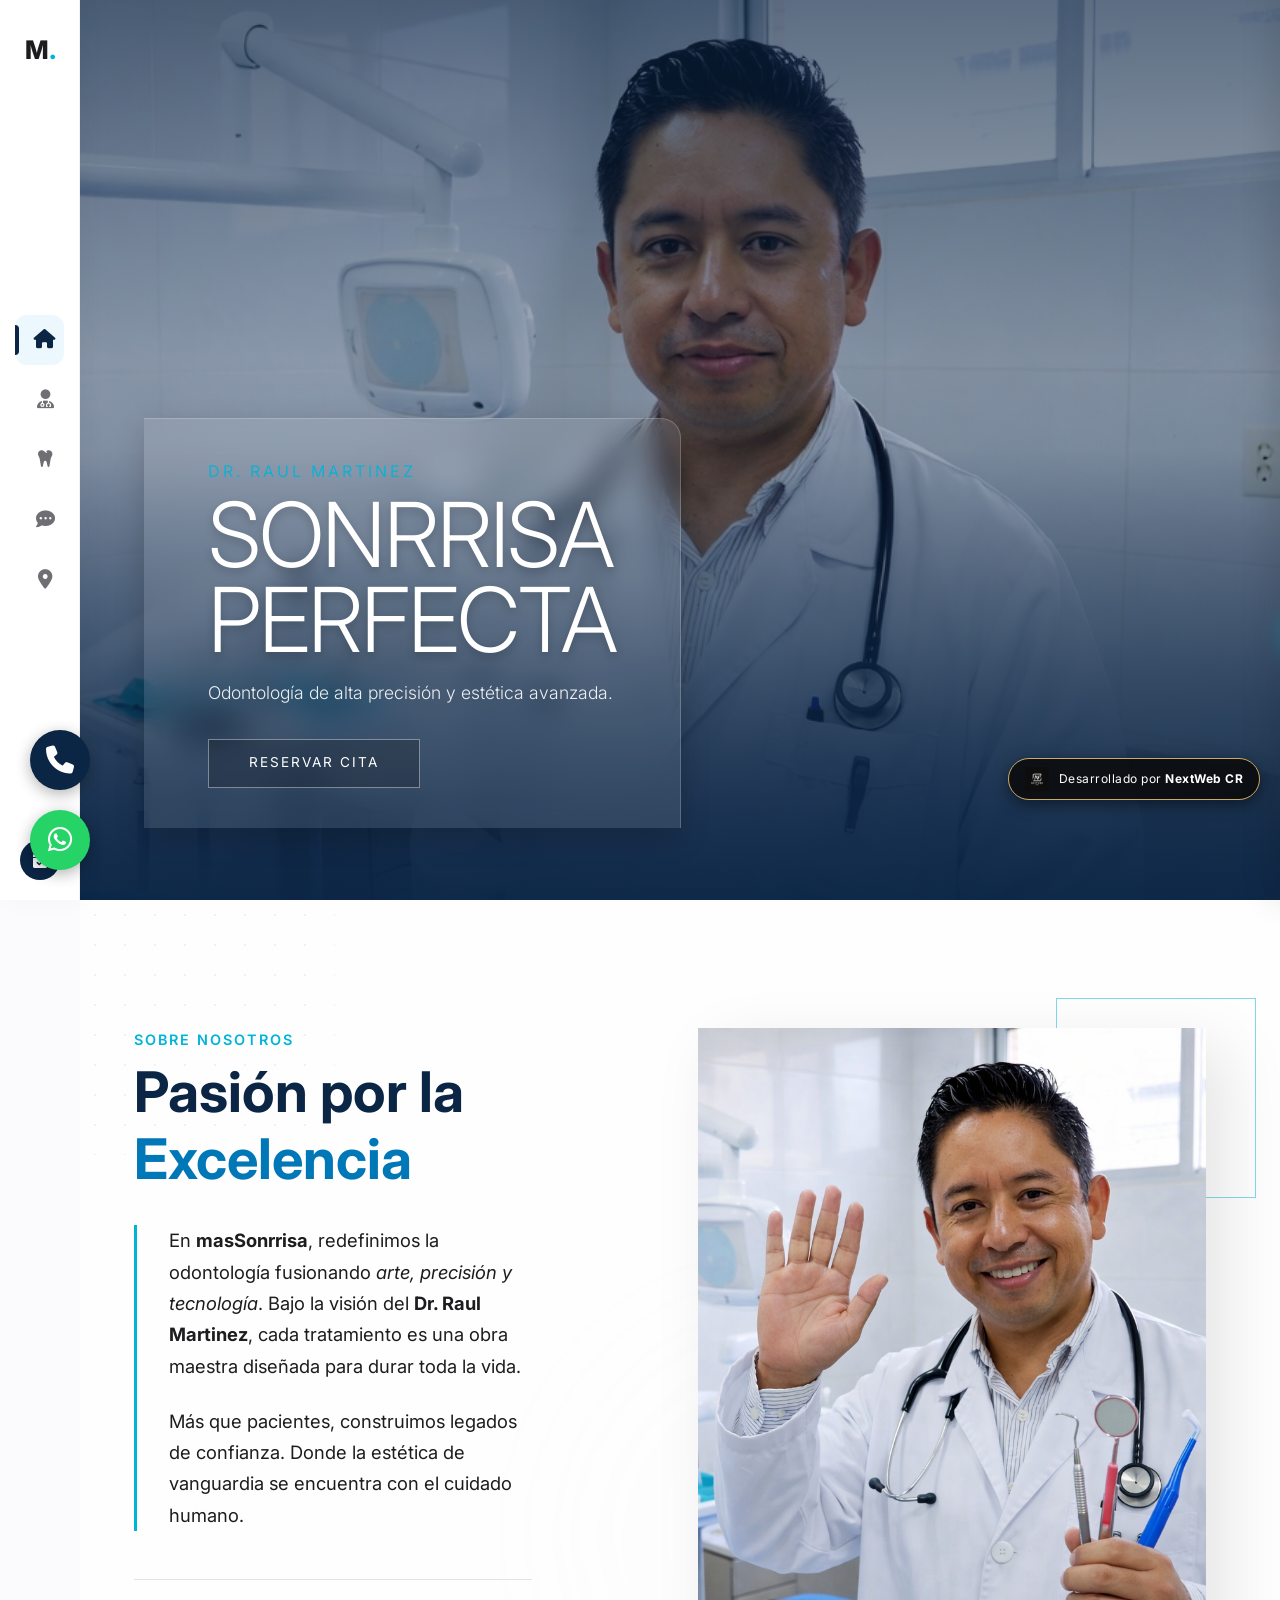
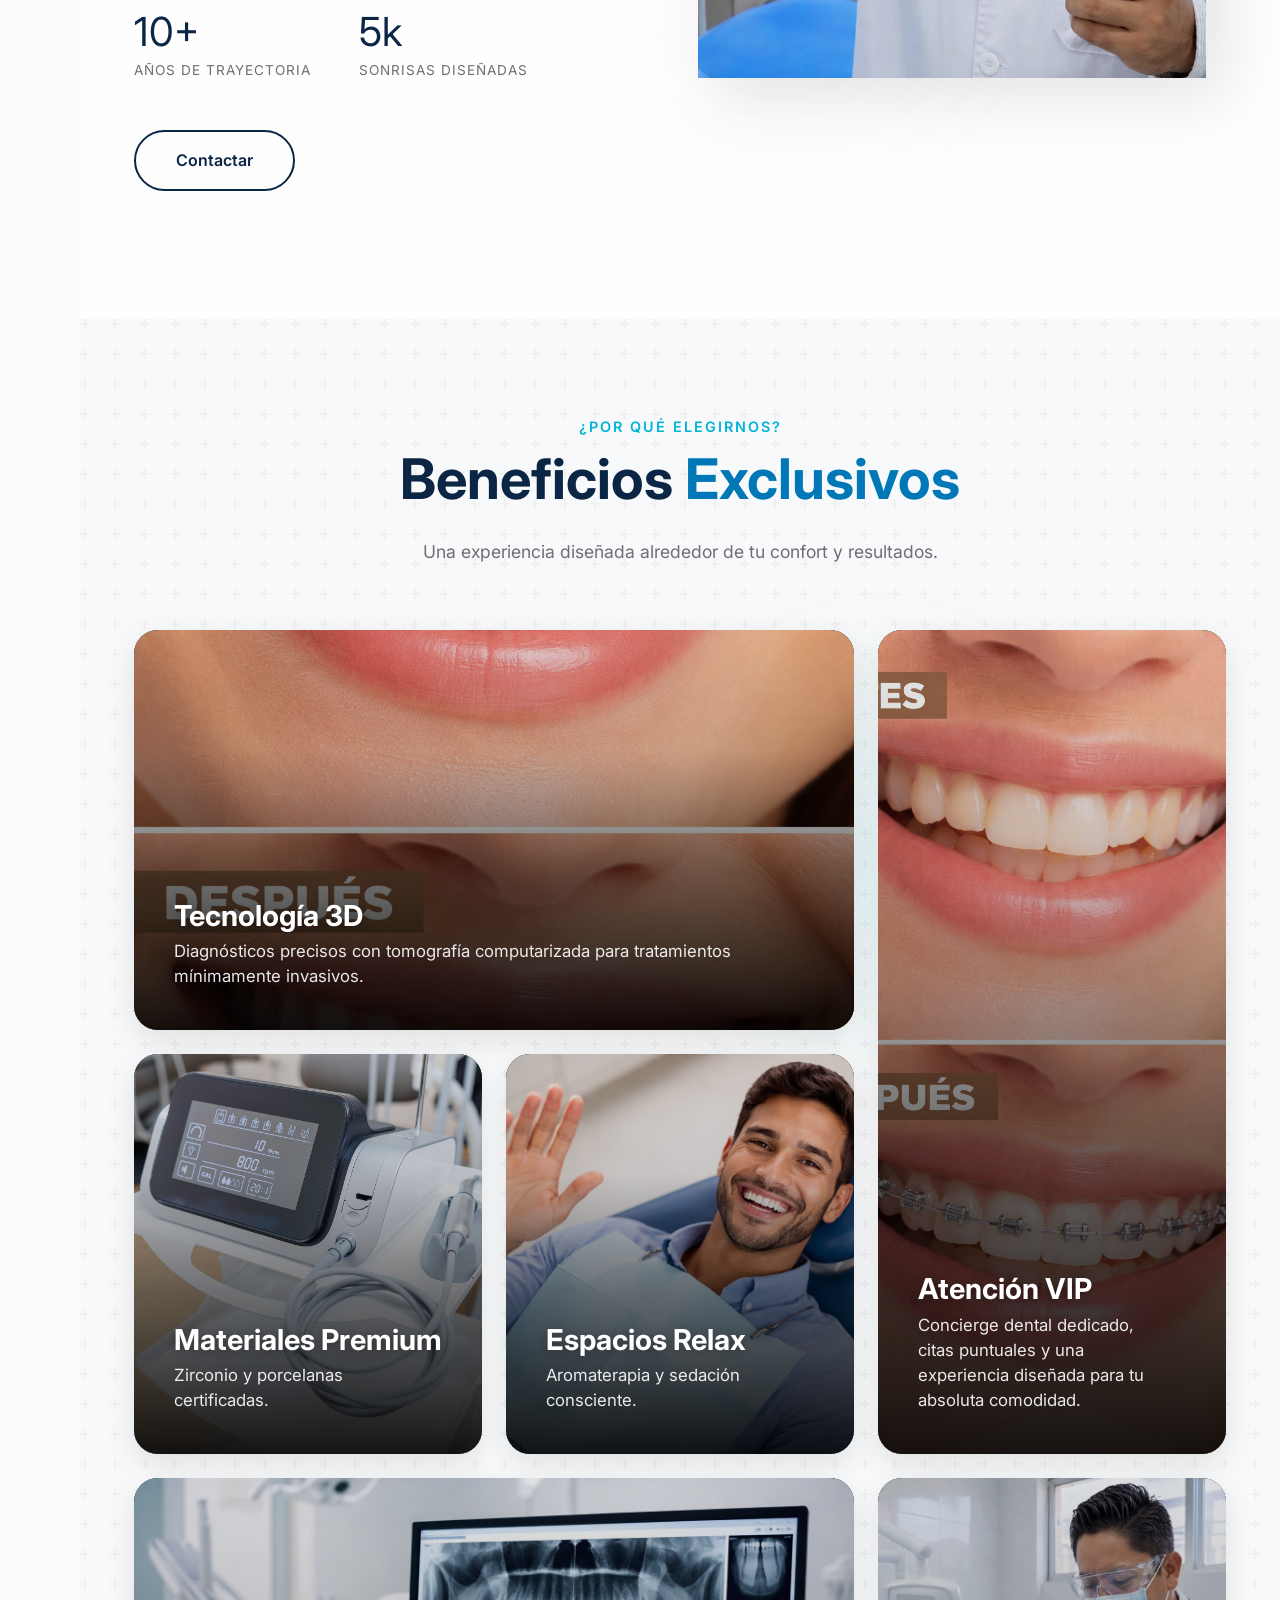
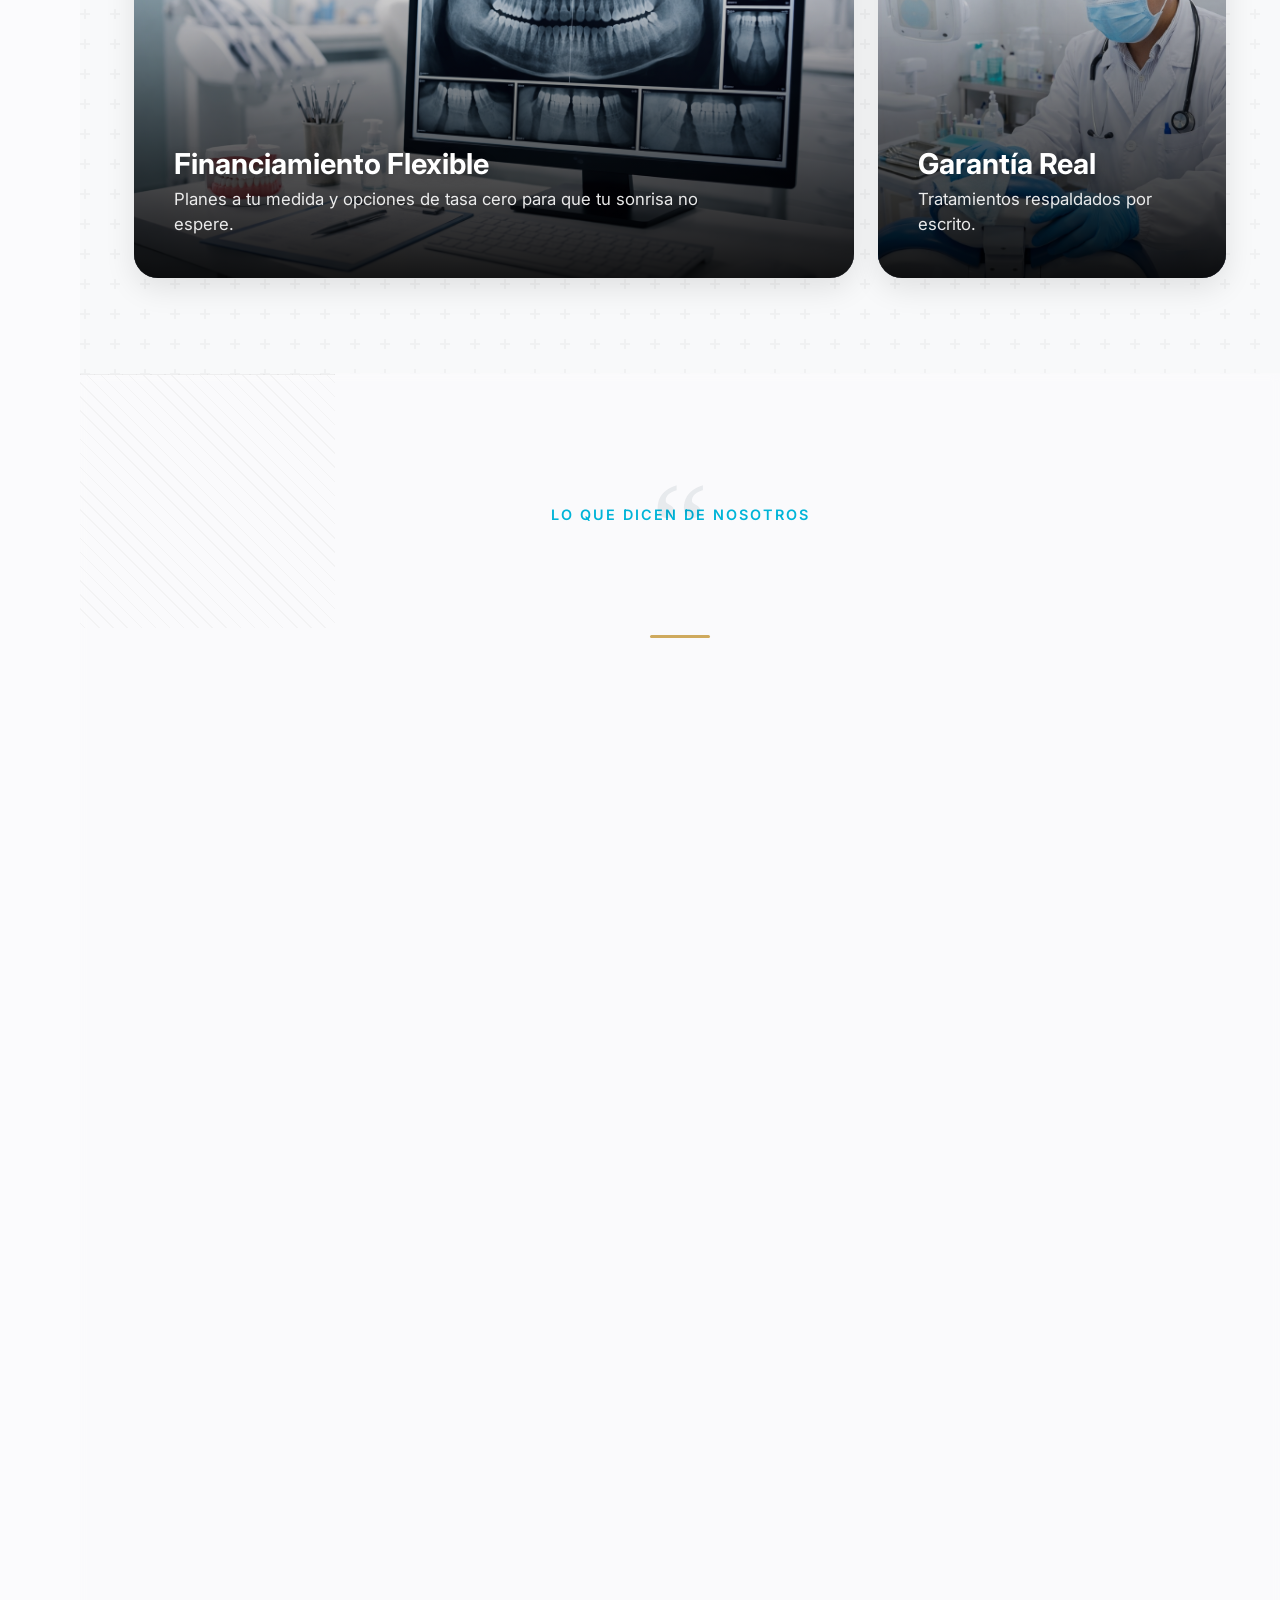
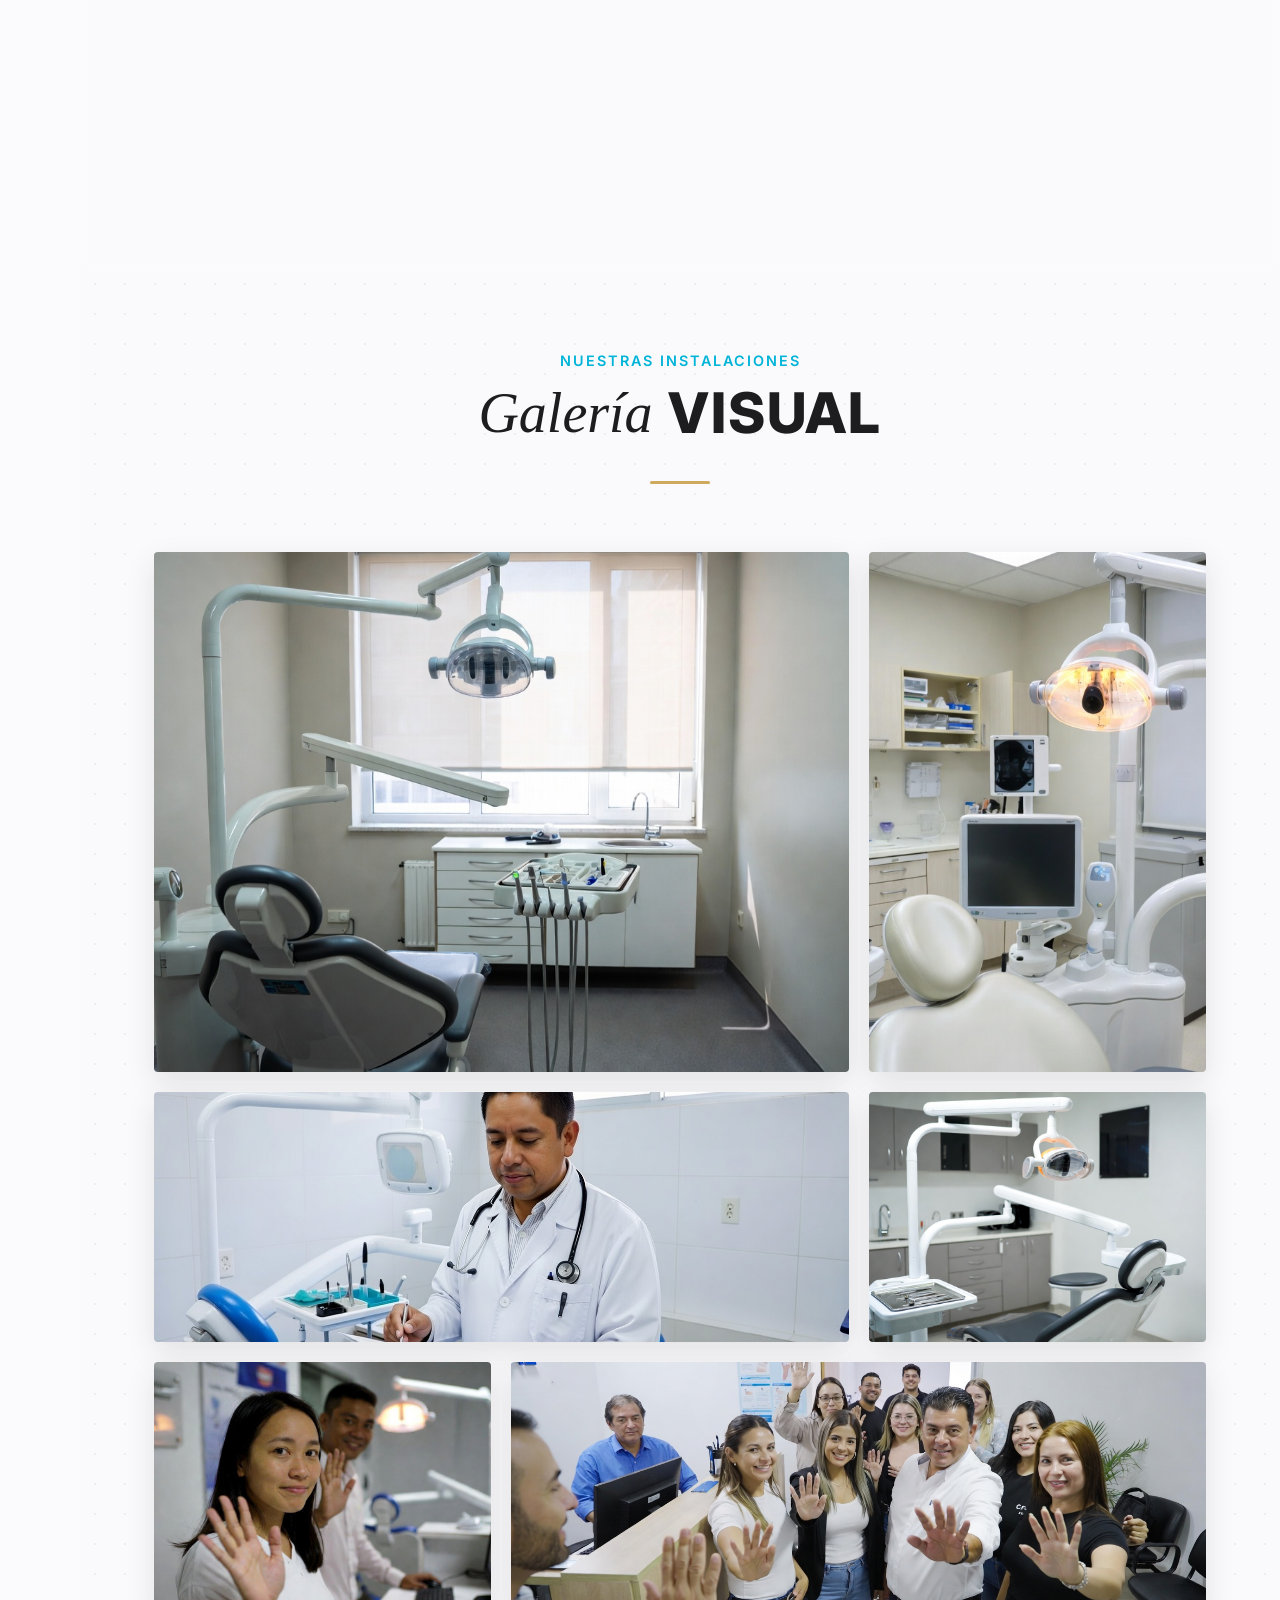
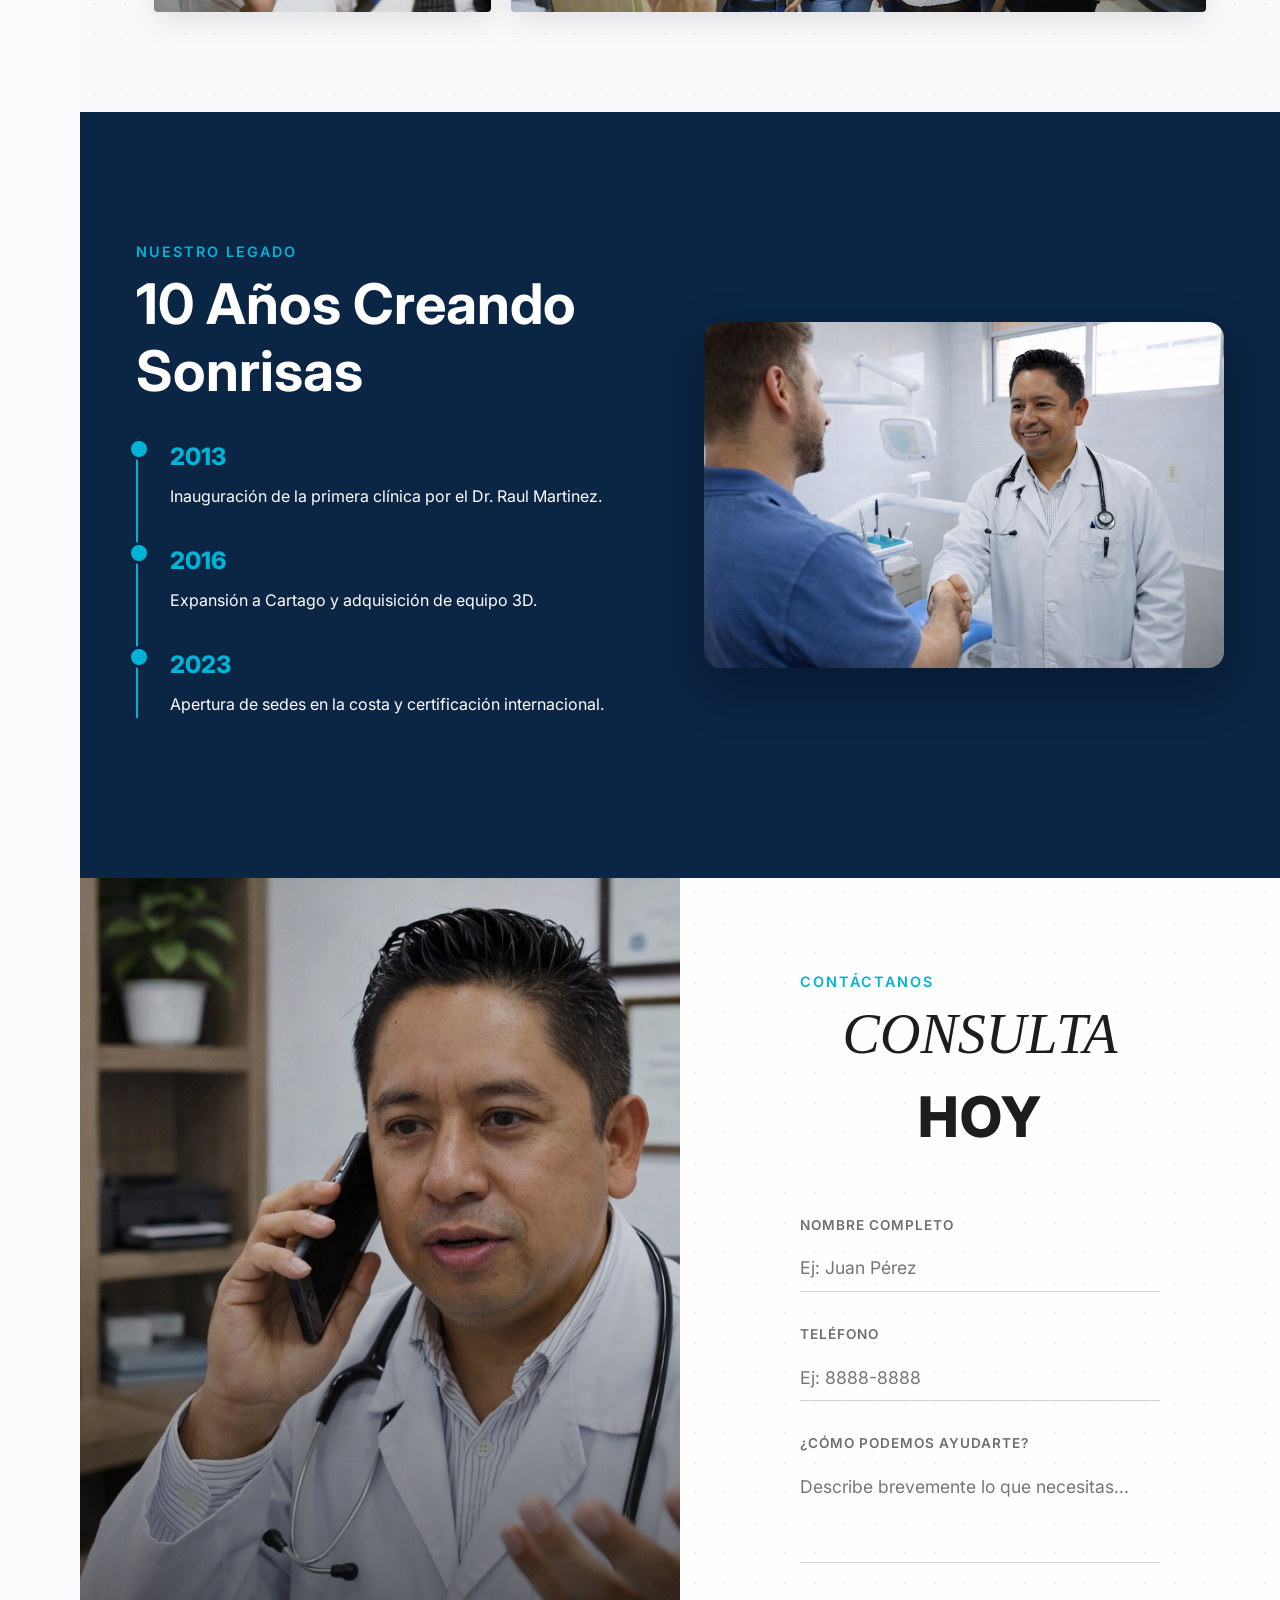
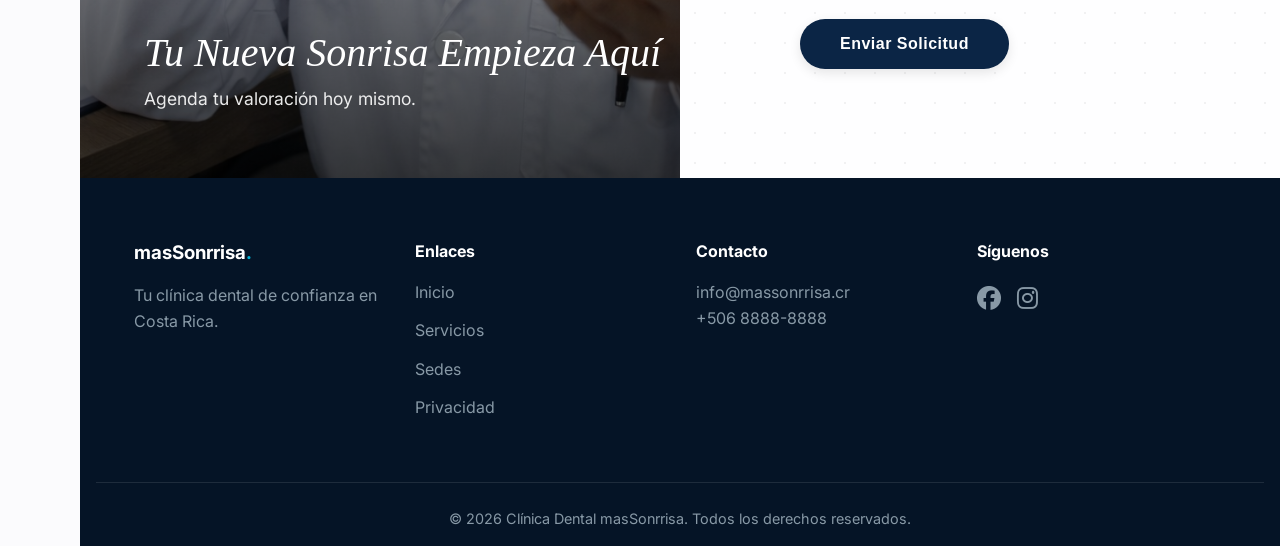
==== commit ca7f61e5: "Update index.html" ====
--- a/index.html
+++ b/index.html
@@ -550,11 +550,11 @@
         })();
     </script>
 
-    <a href="https://wa.me/50688888888" class="float-btn float-whatsapp pulse-anim" target="_blank"
+    <a href="https://wa.me/50670204207" class="float-btn float-whatsapp pulse-anim" target="_blank"
         aria-label="Chat WhatsApp">
         <i class="fab fa-whatsapp"></i>
     </a>
-    <a href="tel:+50688888888" class="float-btn float-phone pulse-anim" aria-label="Llamar">
+    <a href="tel:+50670204207" class="float-btn float-phone pulse-anim" aria-label="Llamar">
         <i class="fas fa-phone"></i>
     </a>
 
@@ -598,4 +598,4 @@
     </script>
 </body>
 
-</html>+</html>
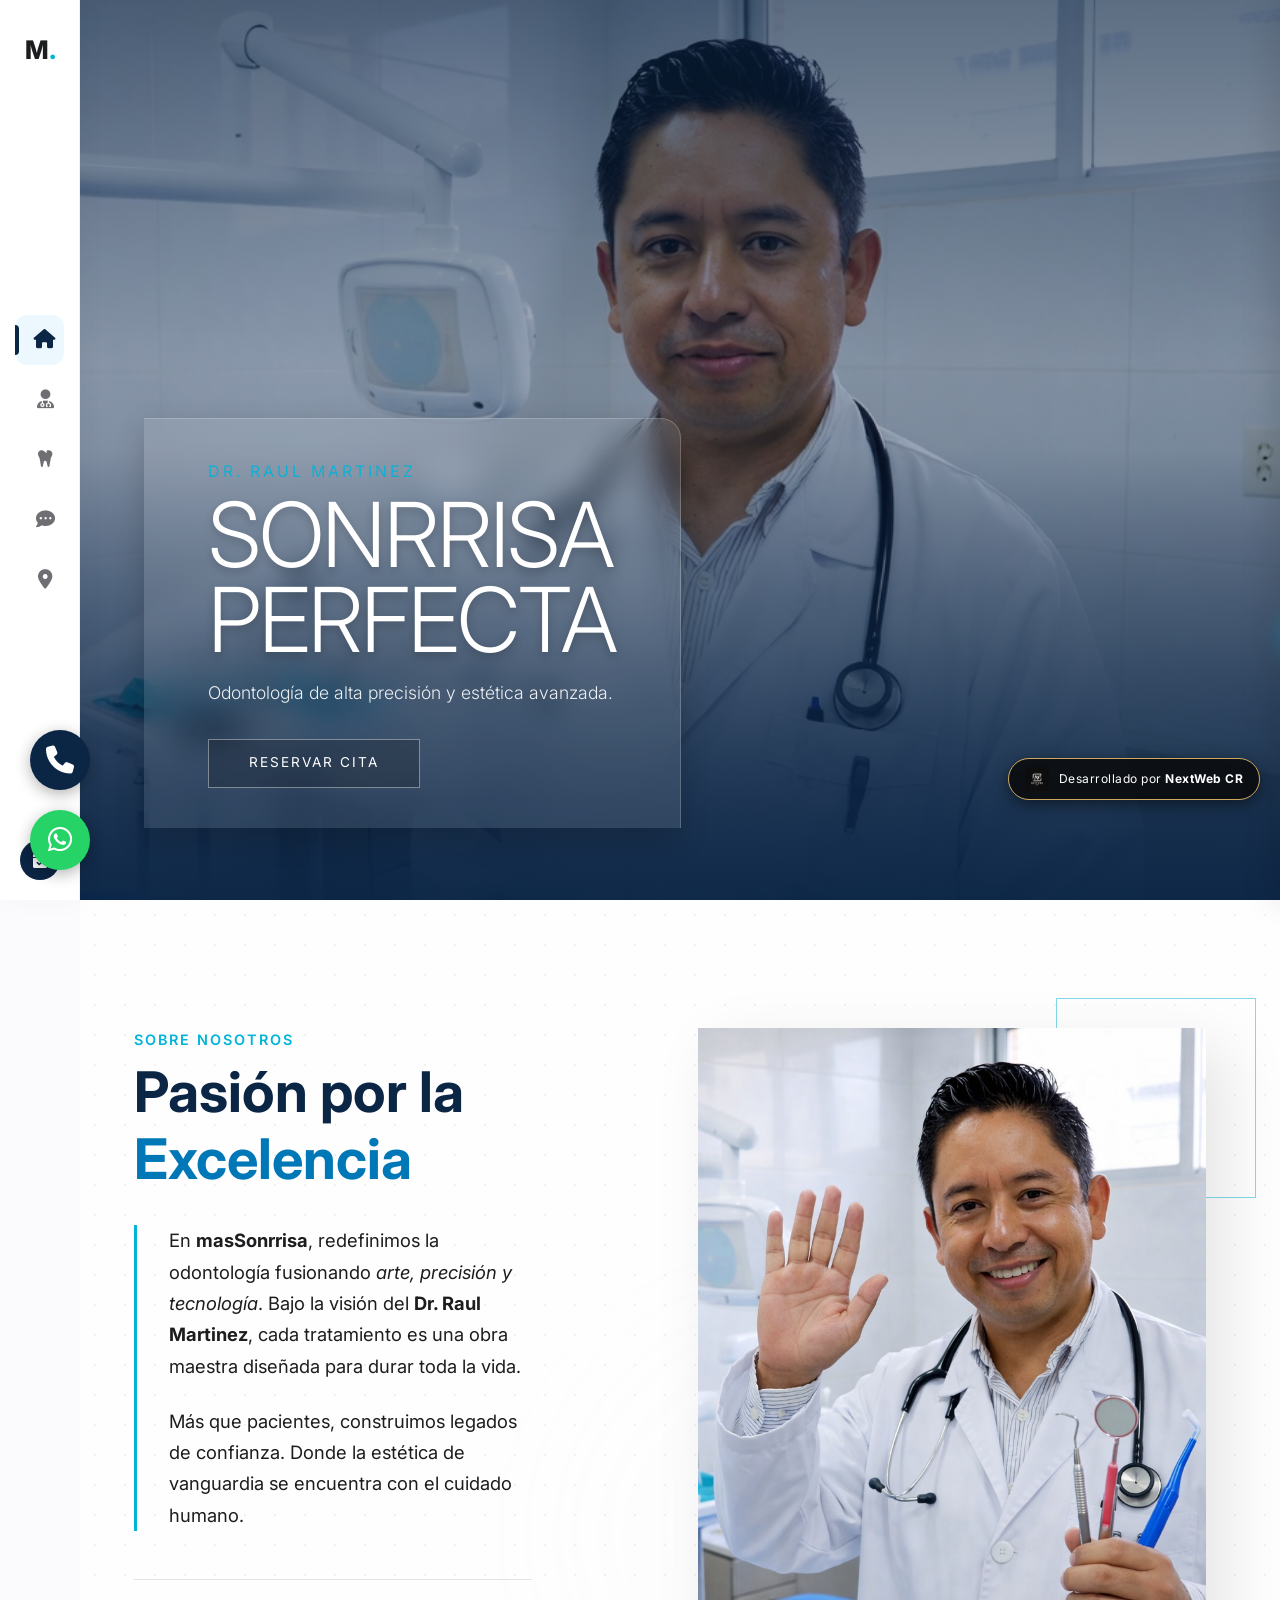
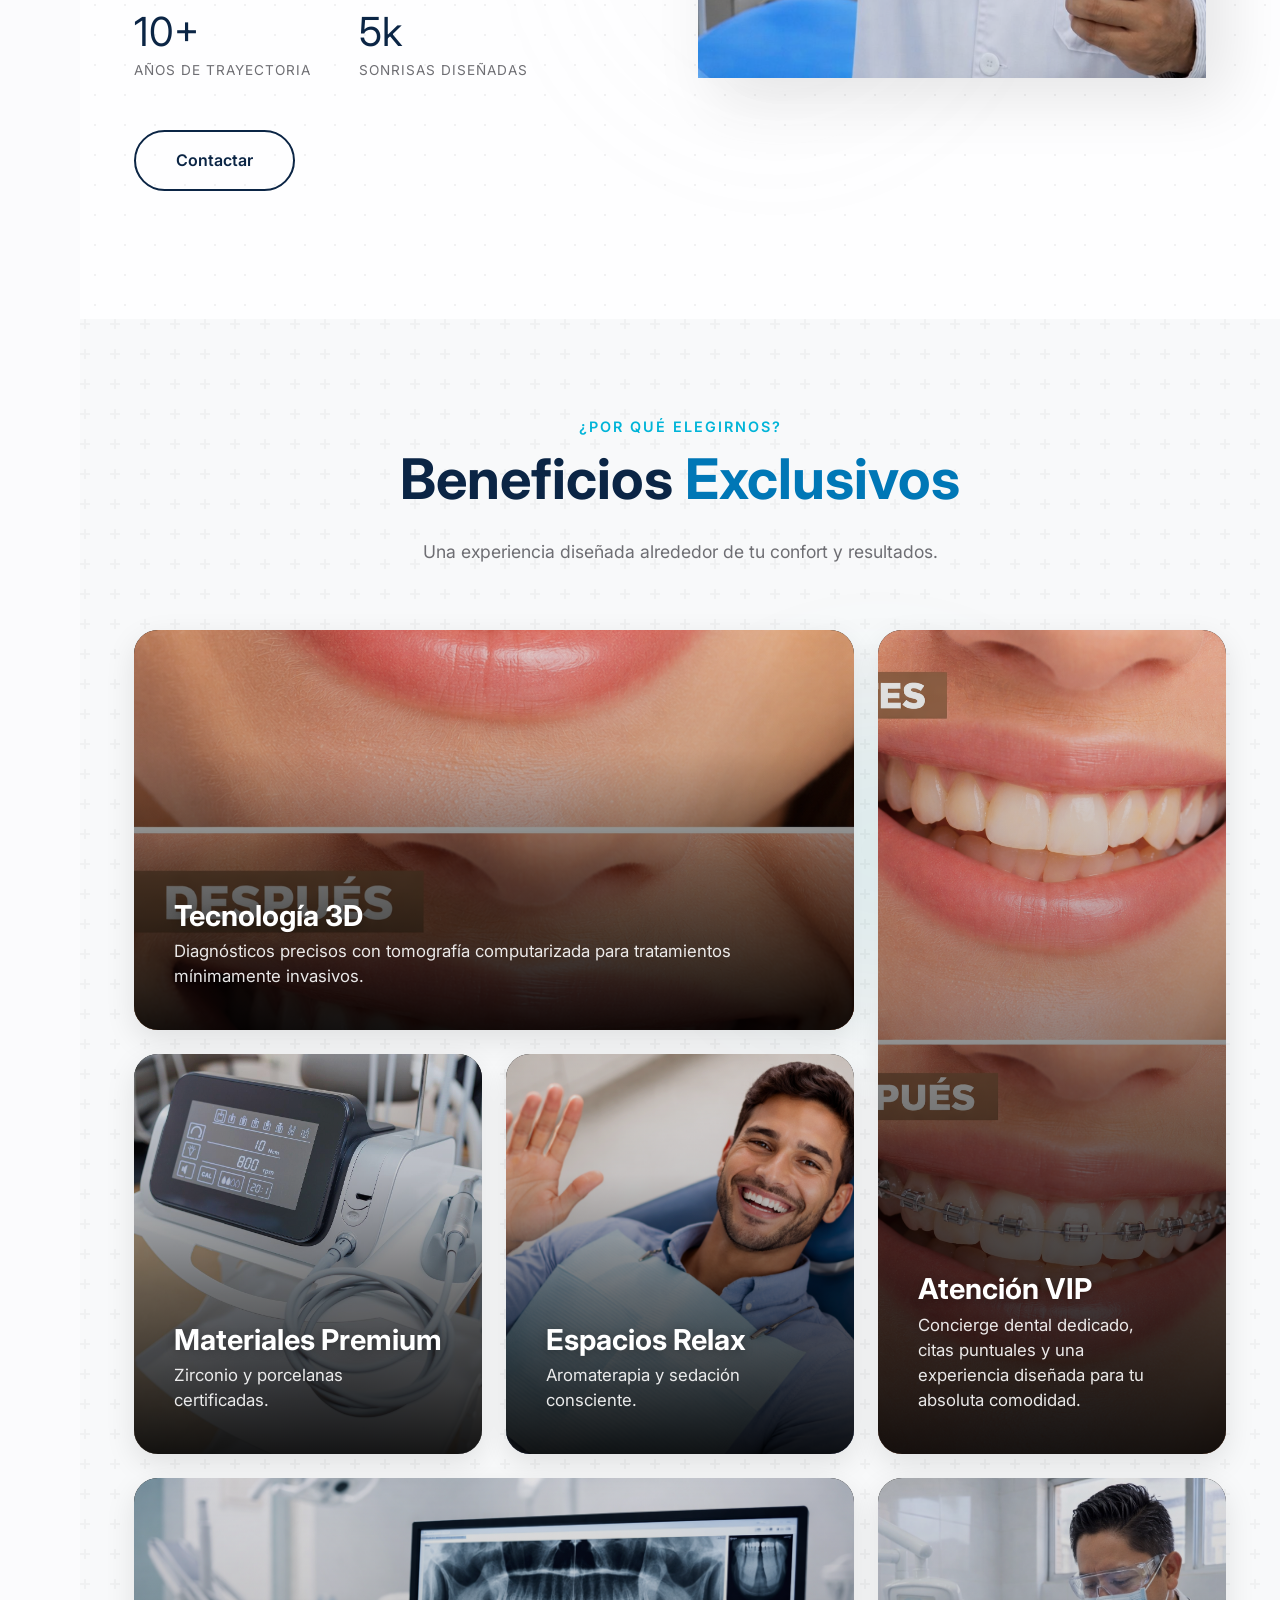
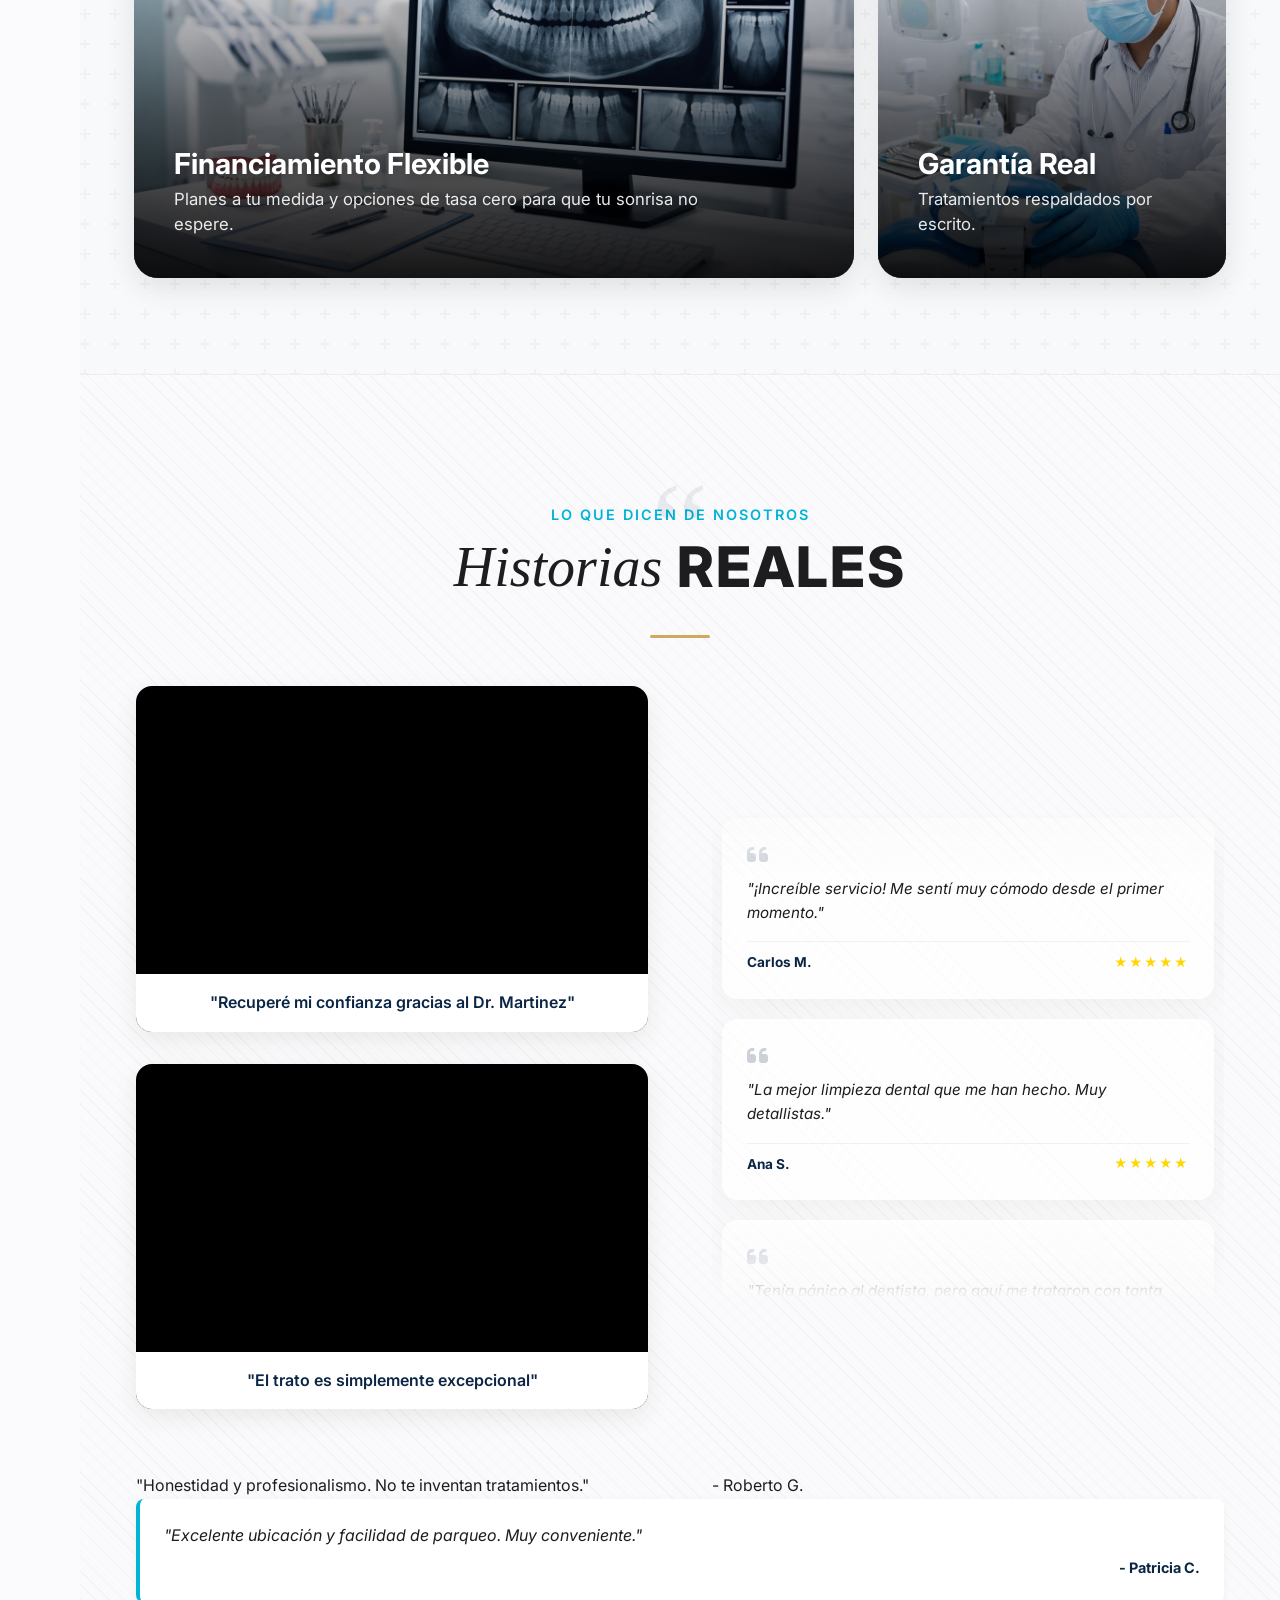
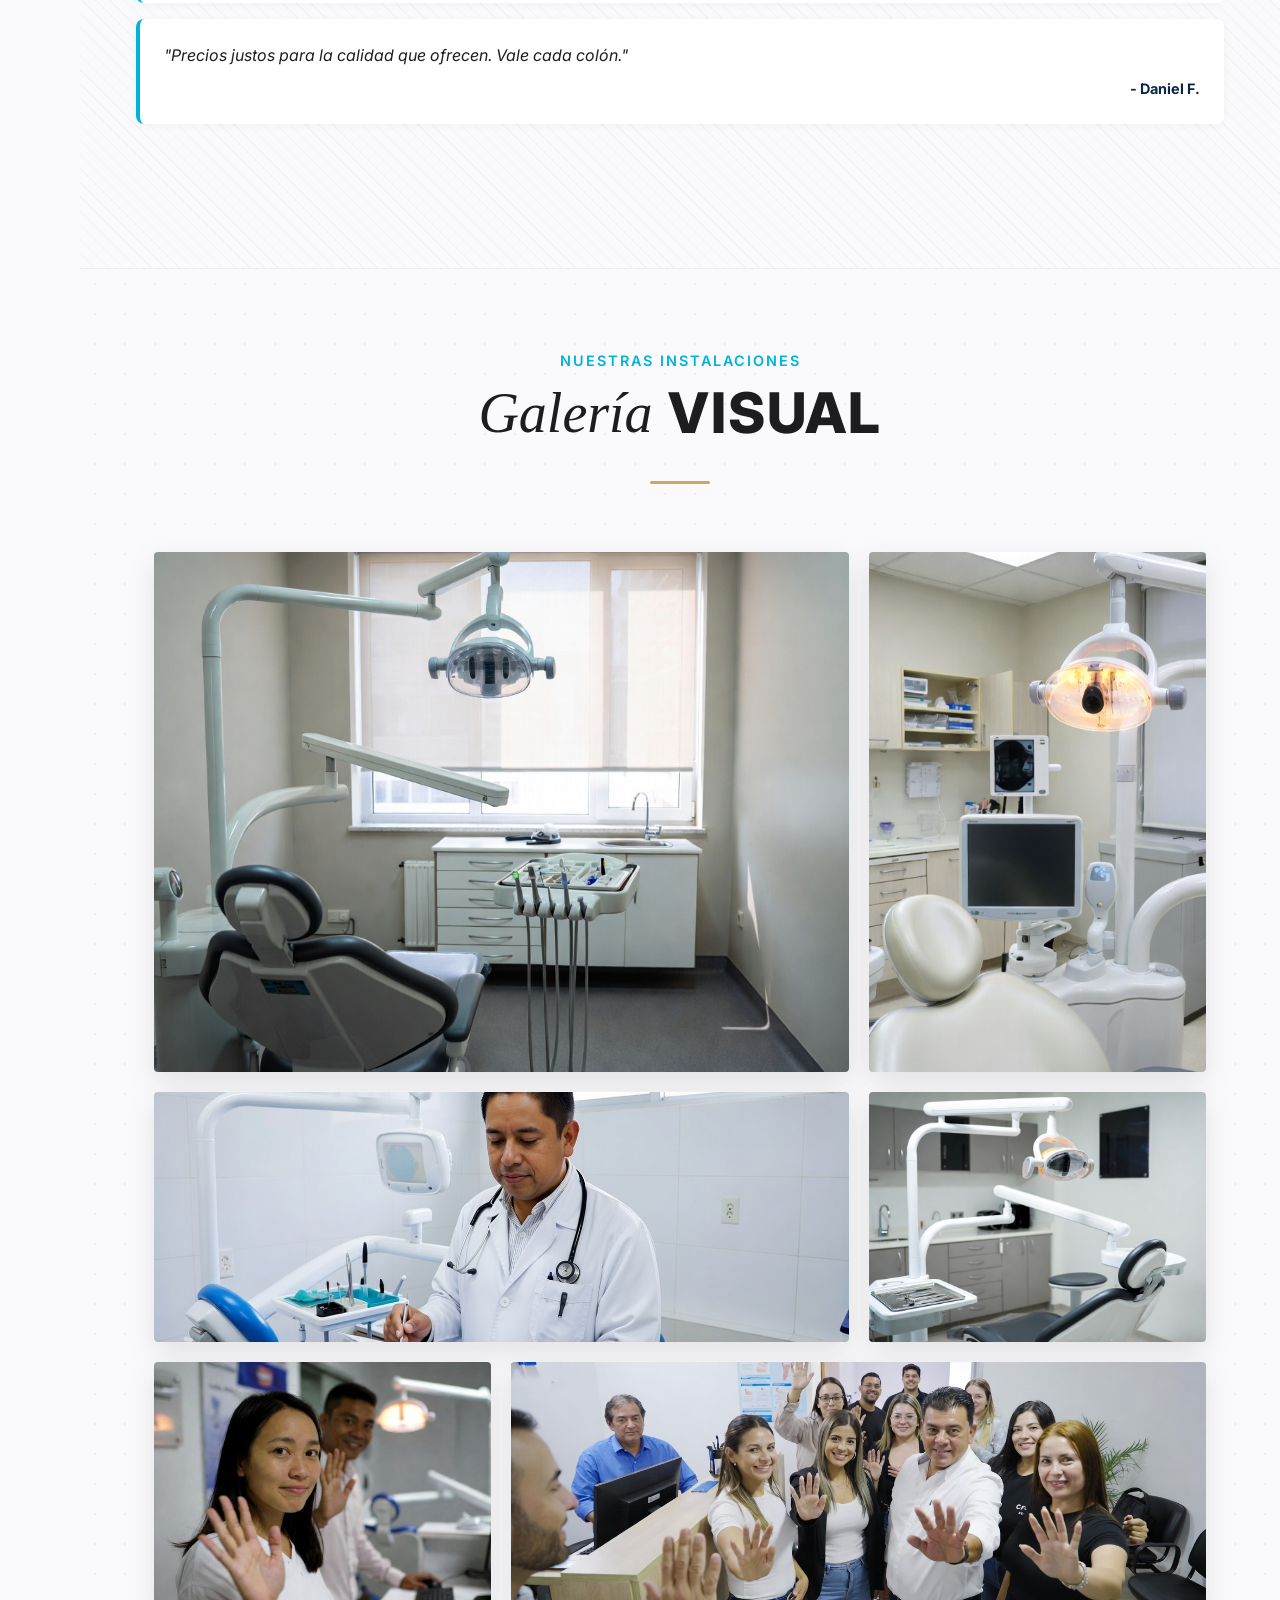
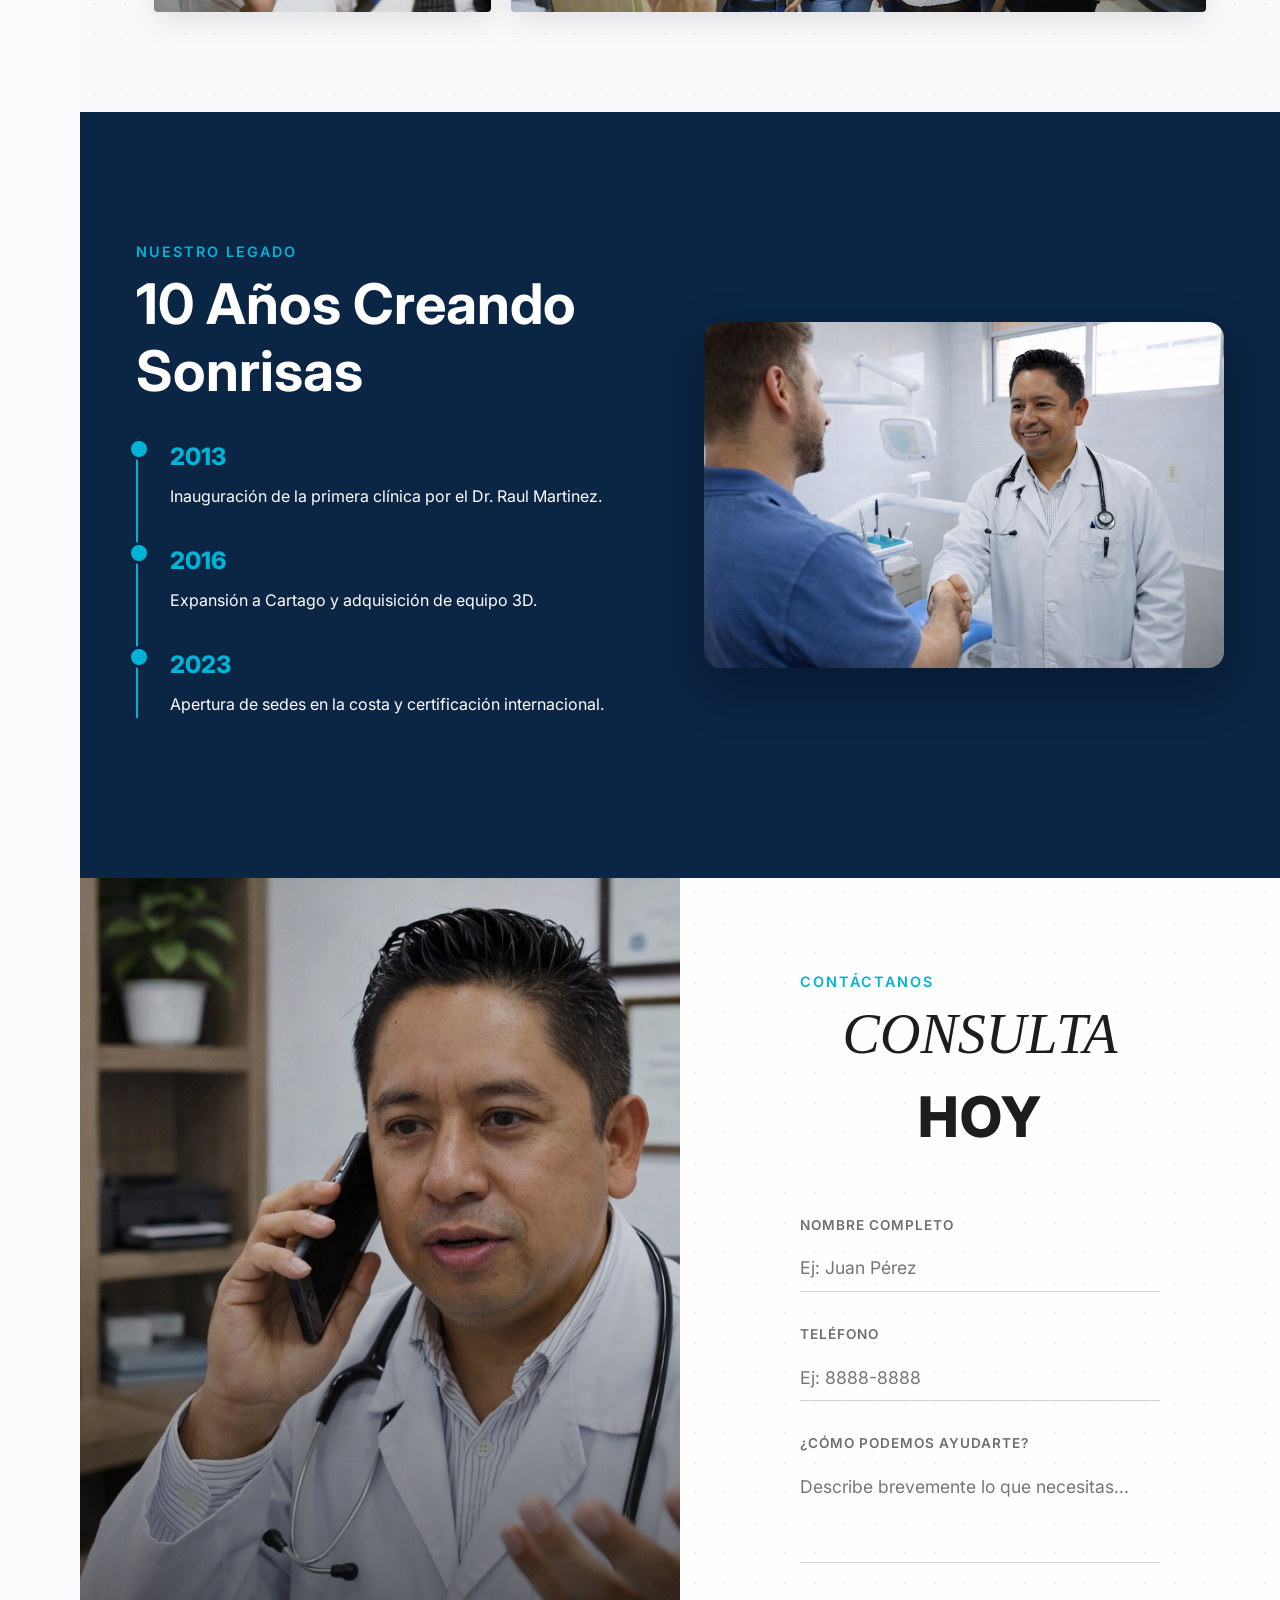
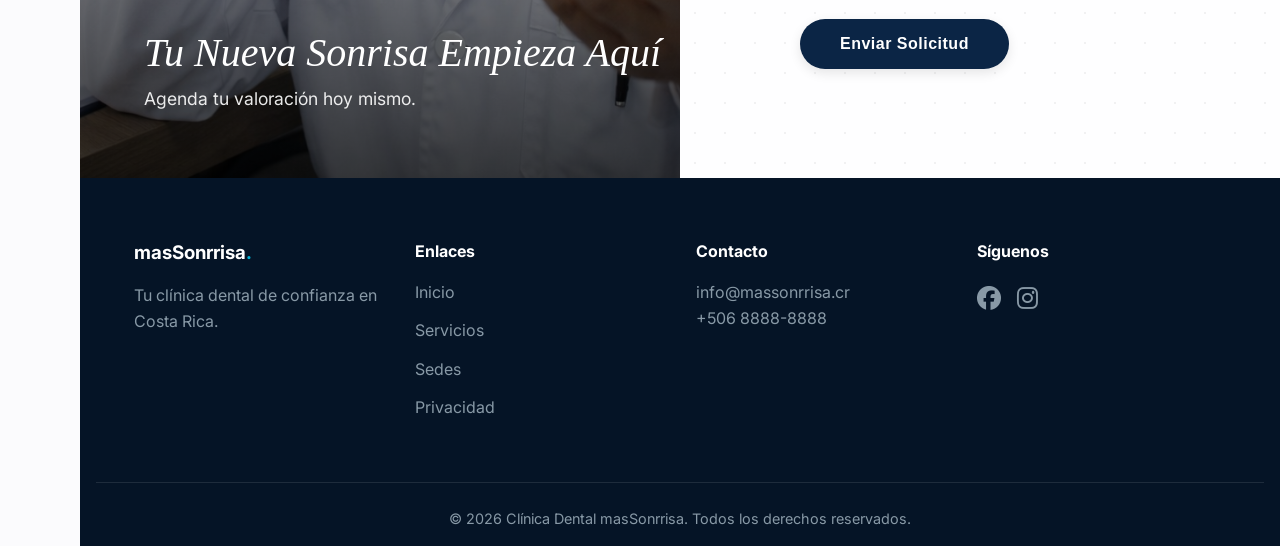
==== commit 2ebe369f: "Update index.html" ====
--- a/index.html
+++ b/index.html
@@ -573,7 +573,7 @@
     </svg>
 
     <!-- DEVELOPER BADGE -->
-    <a href="https://nextweb.cr" target="_blank" class="developer-badge">
+    <a href="https://nextweb.com" target="_blank" class="developer-badge">
         <img src="img/logo.png" alt="NextWeb CR">
         <span>Desarrollado por <strong>NextWeb CR</strong></span>
     </a>
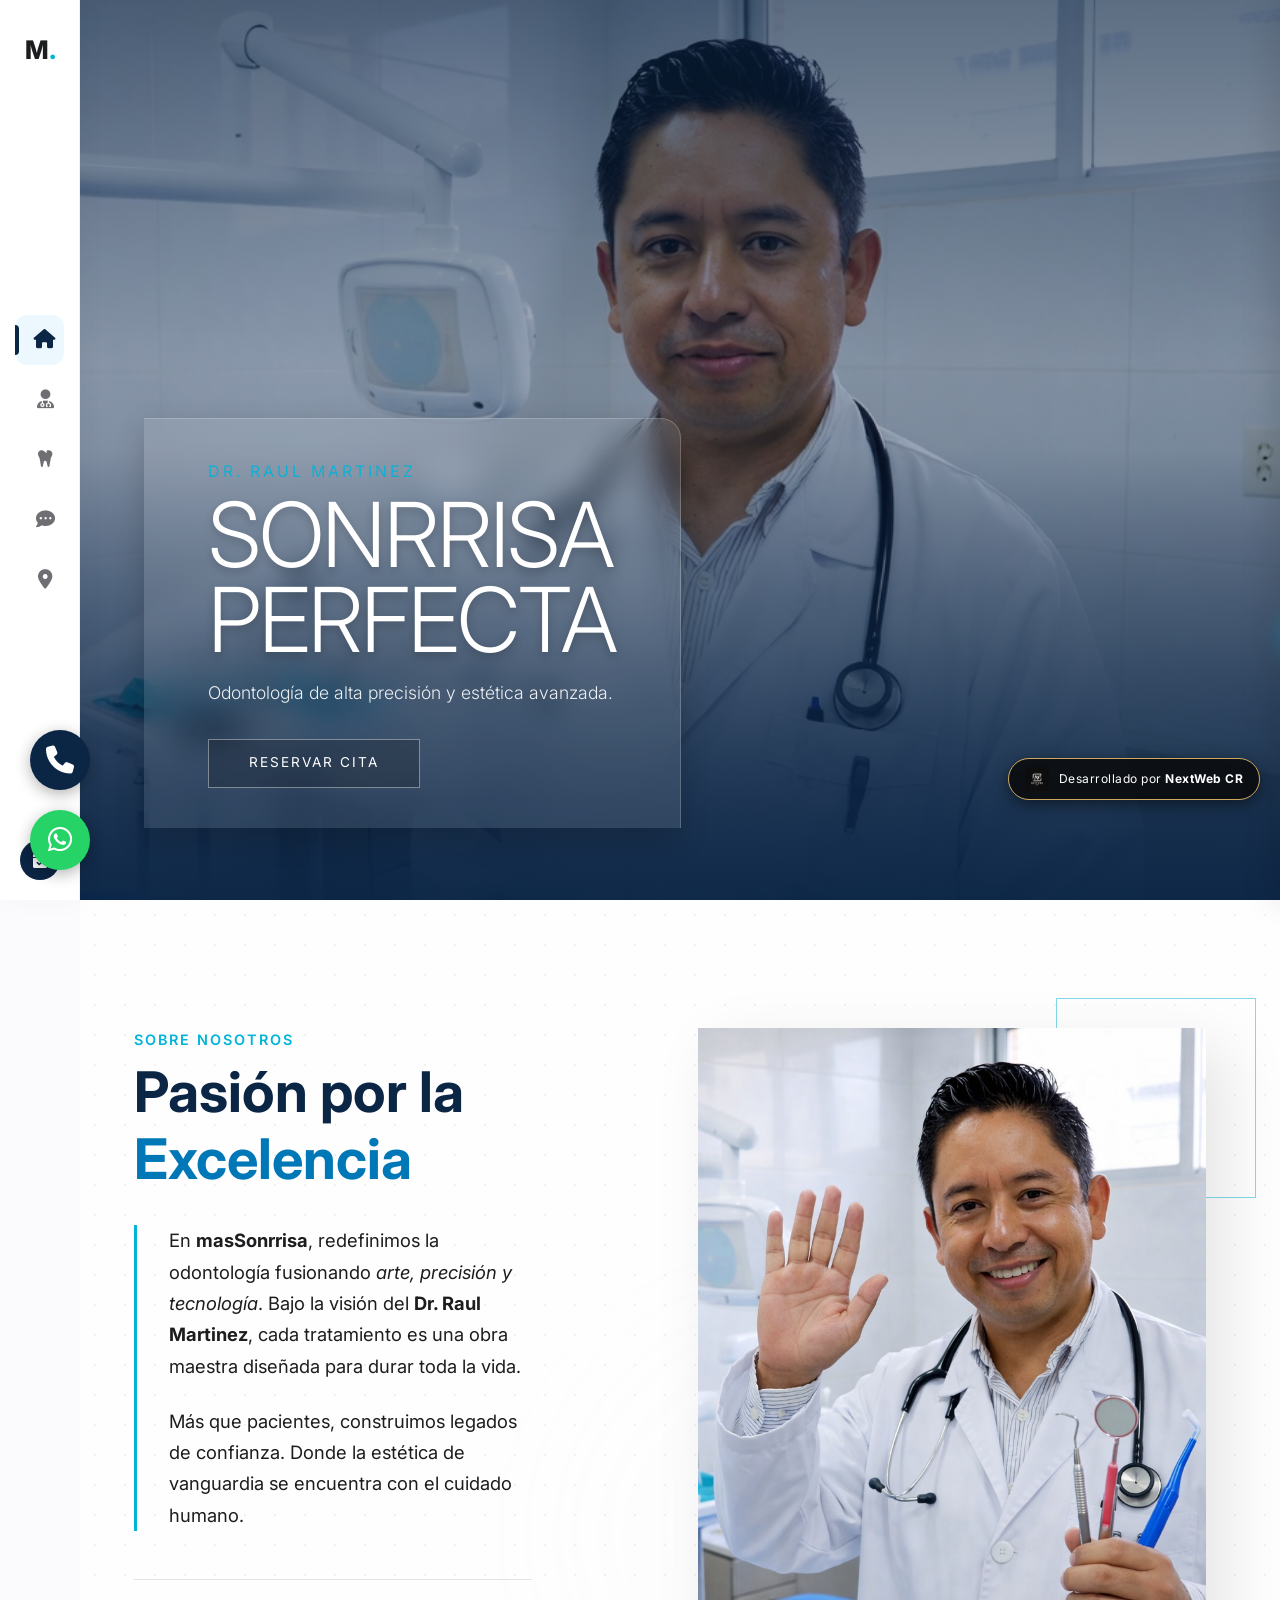
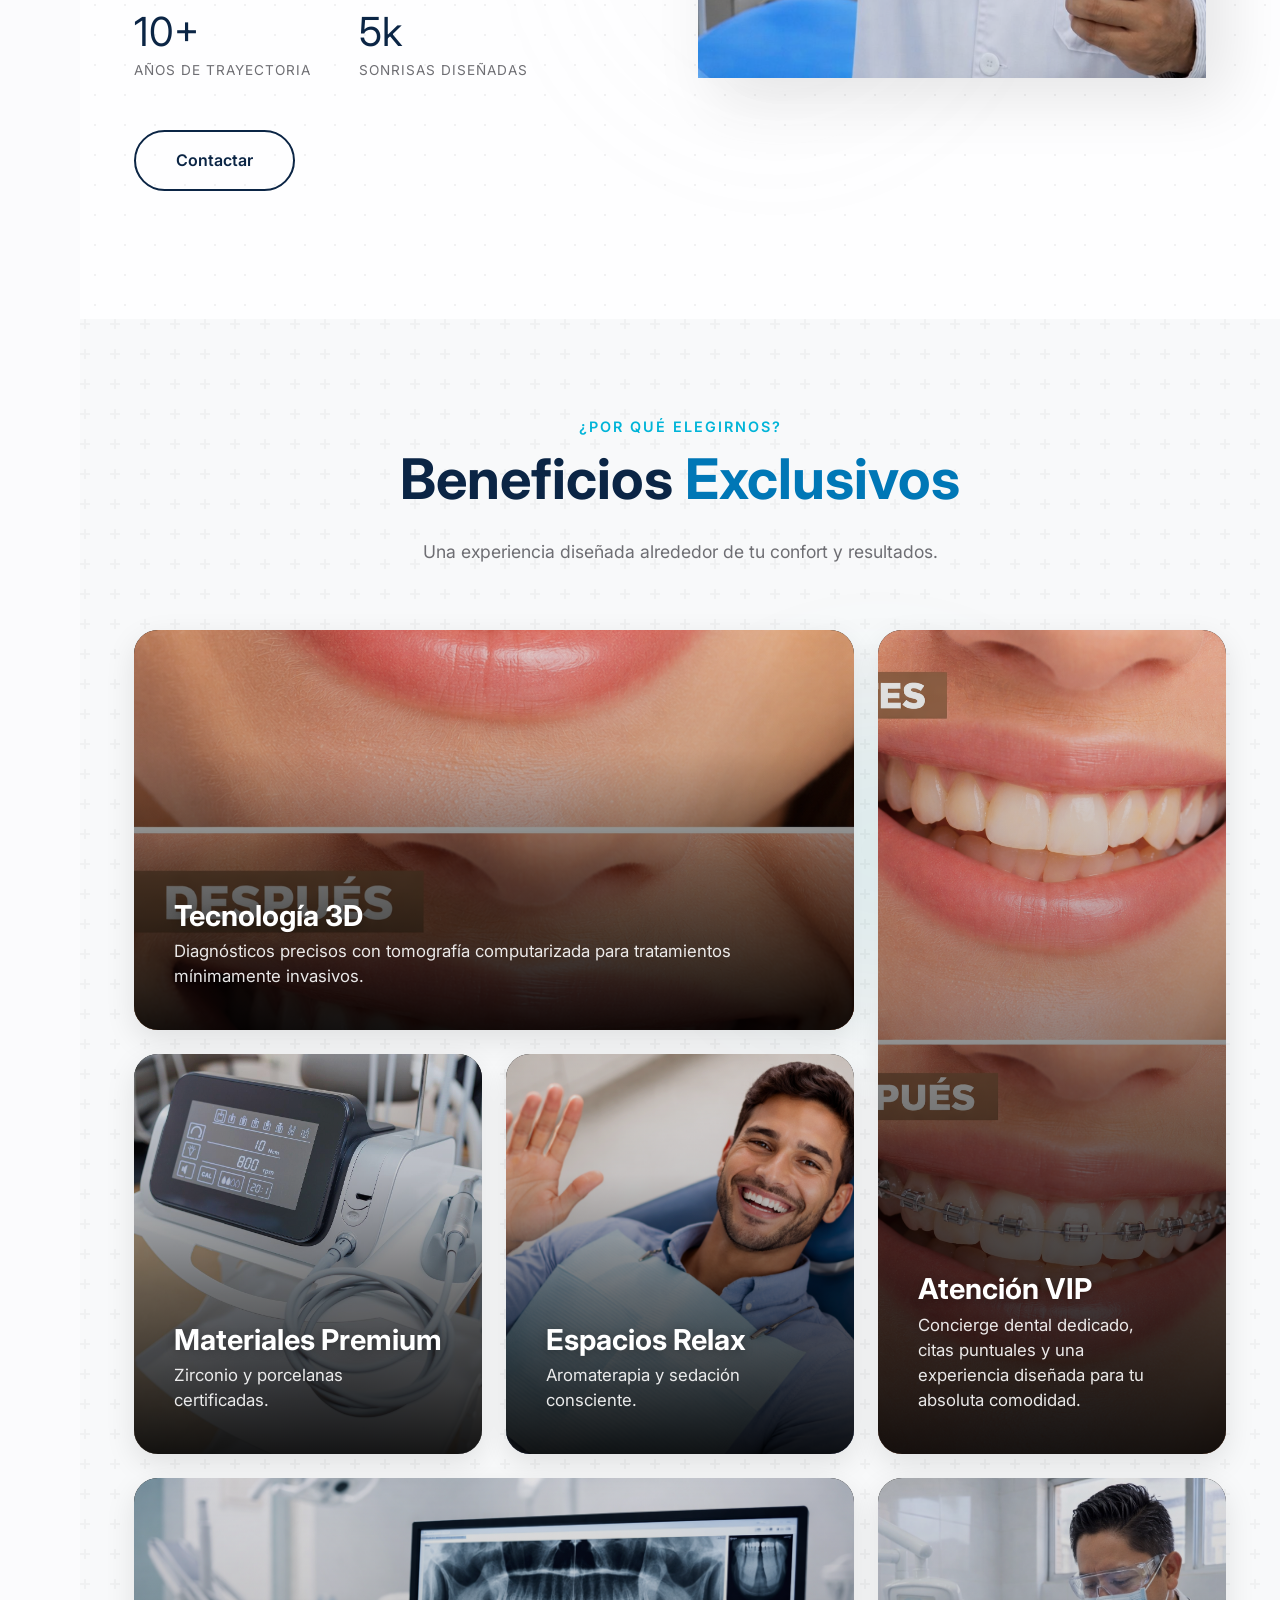
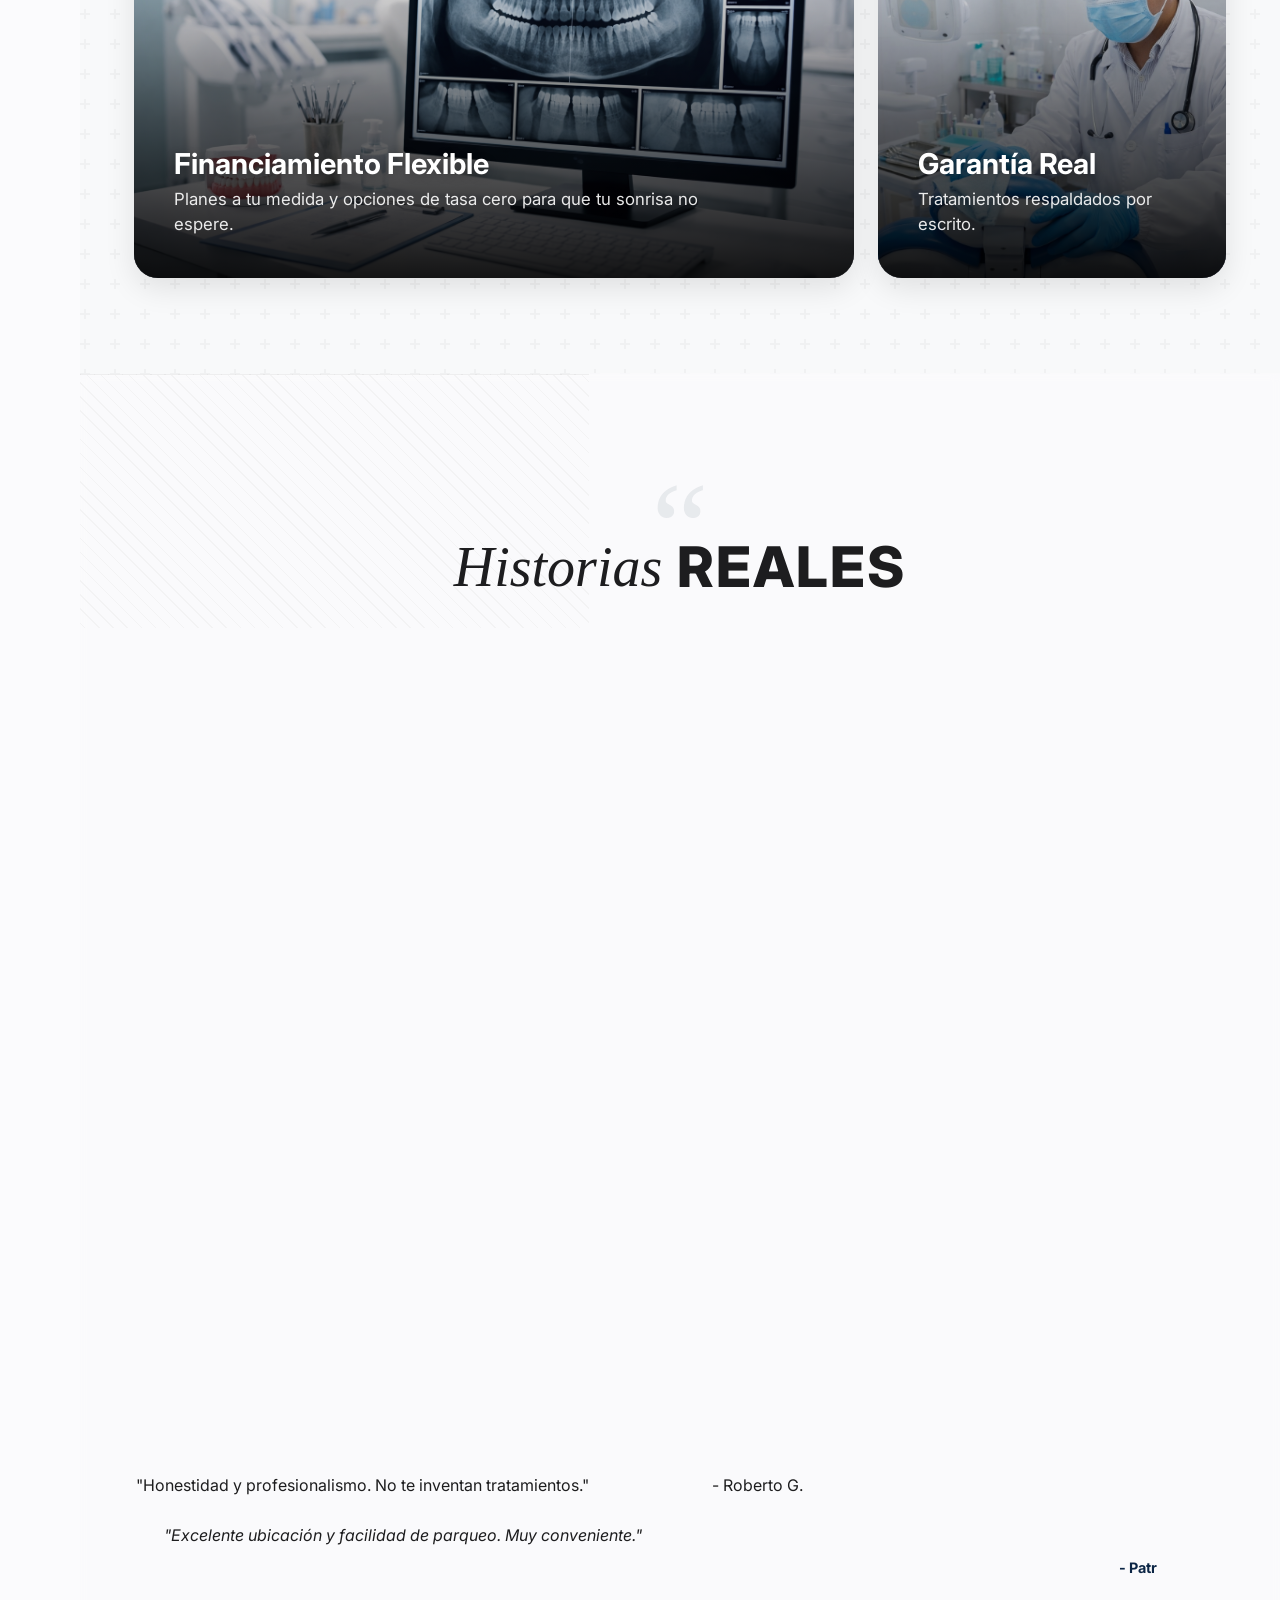
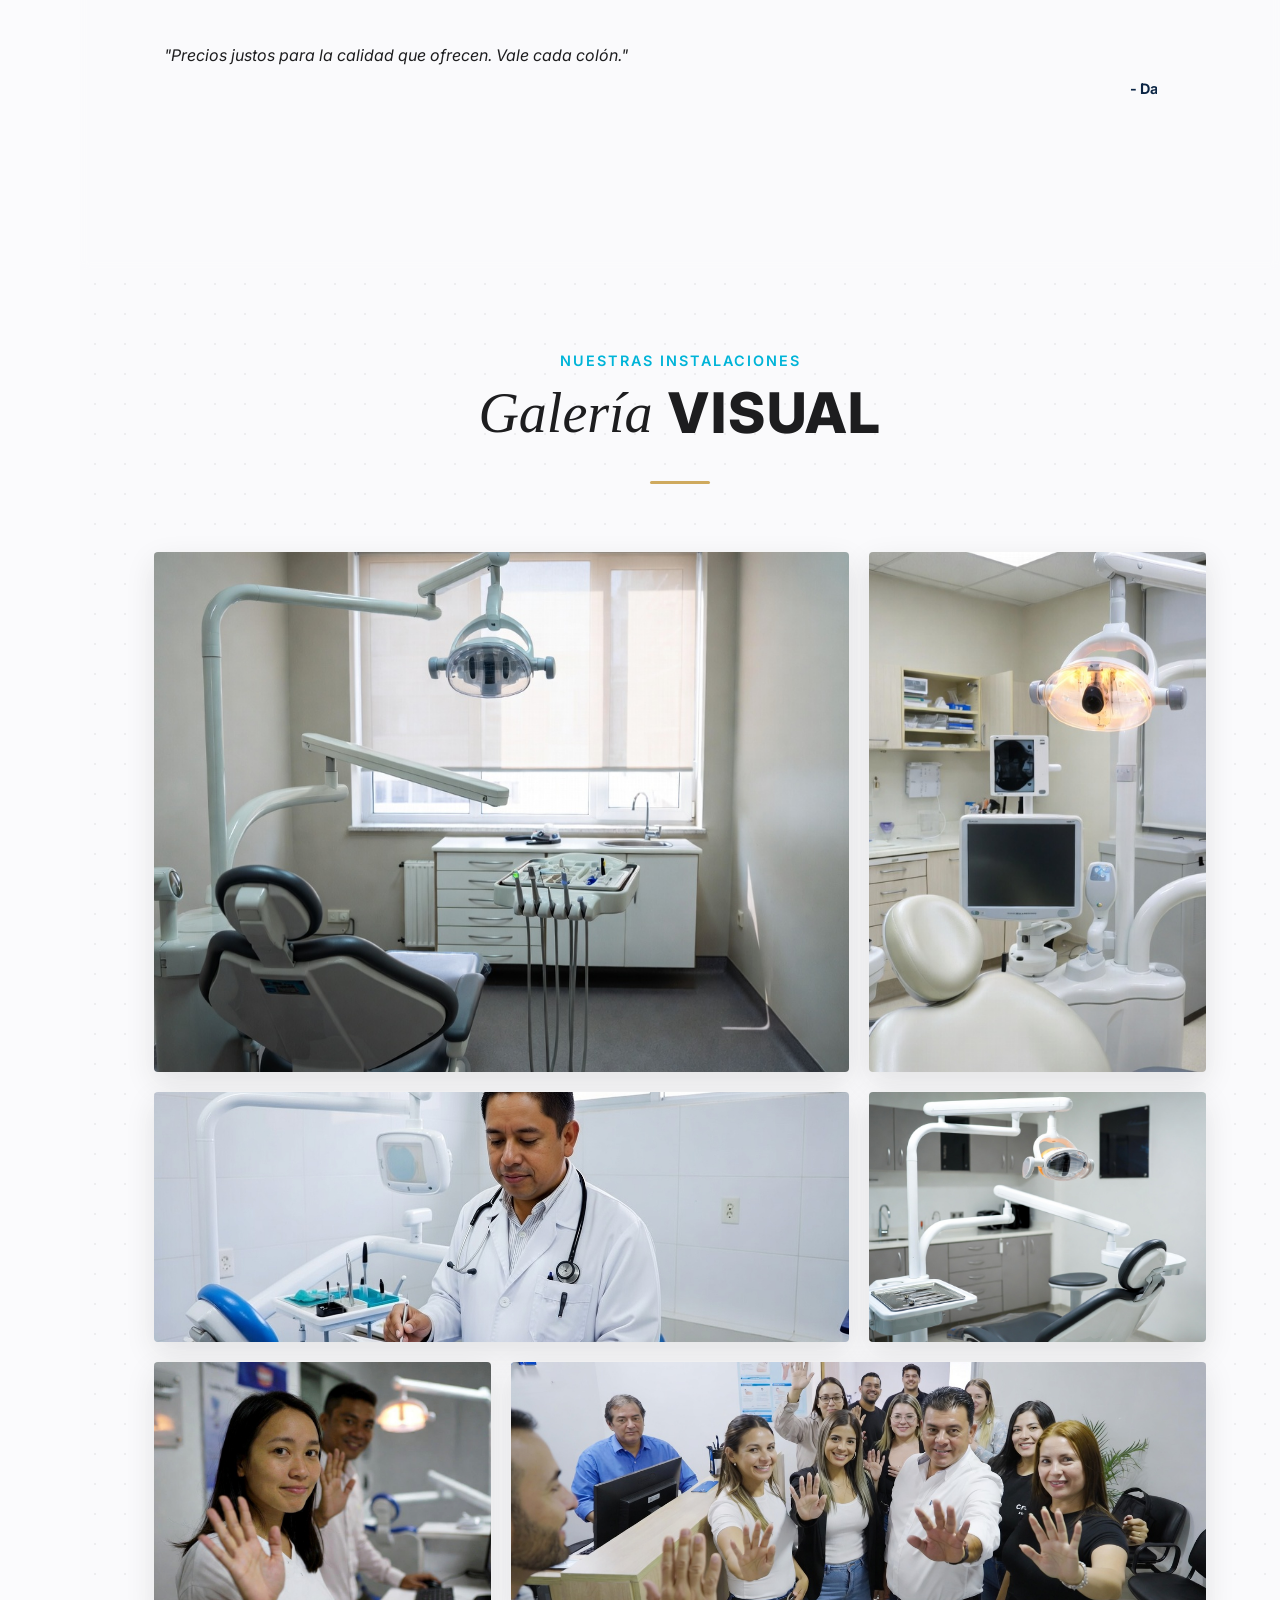
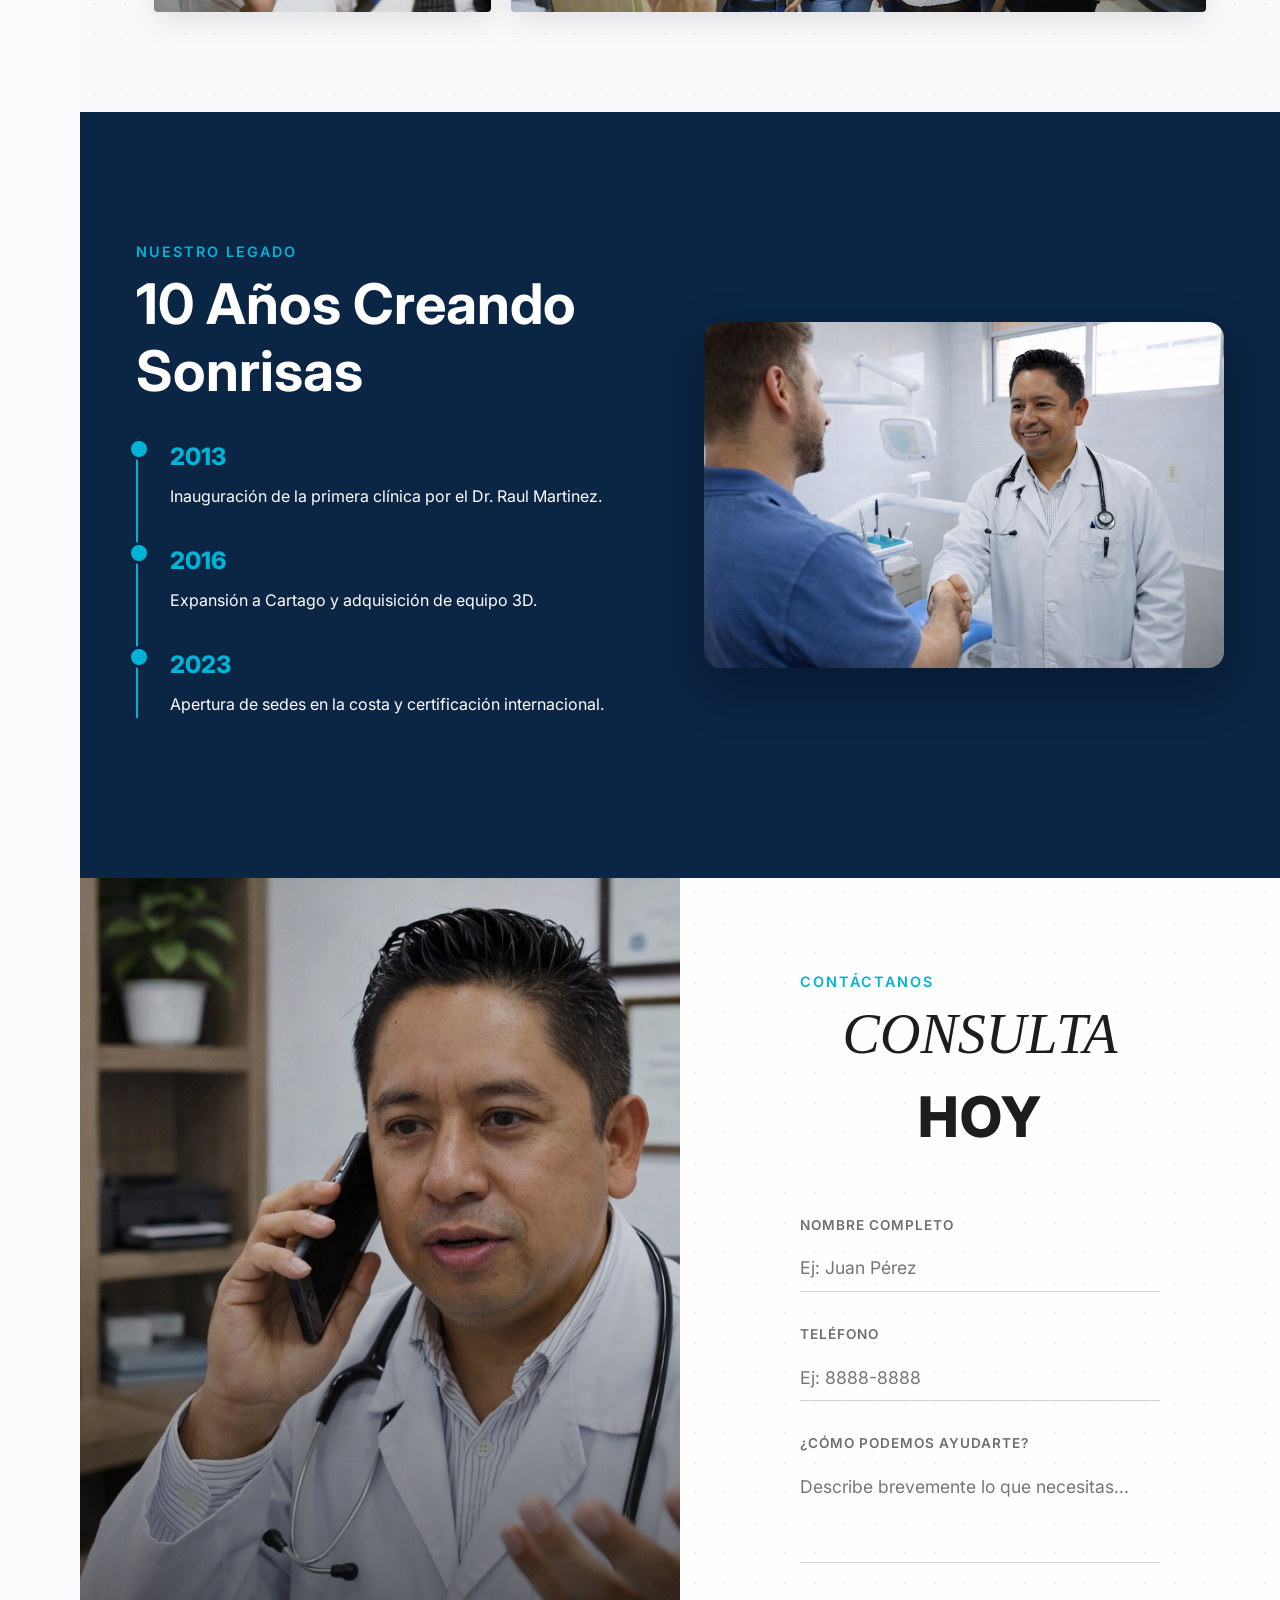
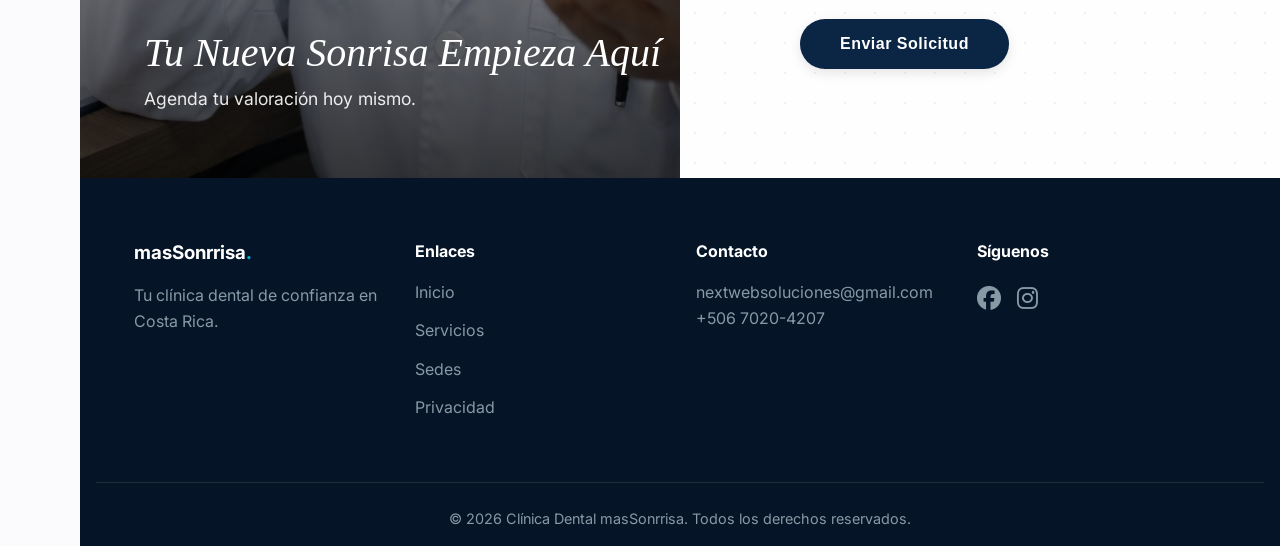
==== commit 9e7c4352: "Update index.html" ====
--- a/index.html
+++ b/index.html
@@ -525,14 +525,14 @@
             </div>
             <div class="footer-col">
                 <h4>Contacto</h4>
-                <p>info@massonrrisa.cr</p>
-                <p>+506 8888-8888</p>
+                <p>nextwebsoluciones@gmail.com</p>
+                <p>+506 7020-4207</p>
             </div>
             <div class="footer-col">
                 <h4>Síguenos</h4>
                 <div class="social-icons">
-                    <a href="#"><i class="fab fa-facebook"></i></a>
-                    <a href="#"><i class="fab fa-instagram"></i></a>
+                    <a href="https://www.facebook.com/profile.php?id=61584523928767&locale=es_LA"><i class="fab fa-facebook"></i></a>
+                    <a href="https://www.instagram.com/next.webcr/"><i class="fab fa-instagram"></i></a>
                 </div>
             </div>
         </div>
@@ -554,7 +554,7 @@
         aria-label="Chat WhatsApp">
         <i class="fab fa-whatsapp"></i>
     </a>
-    <a href="tel:+50670204207" class="float-btn float-phone pulse-anim" aria-label="Llamar">
+    <a href="tel:+506 70204207" class="float-btn float-phone pulse-anim" aria-label="Llamar">
         <i class="fas fa-phone"></i>
     </a>
 
@@ -573,7 +573,7 @@
     </svg>
 
     <!-- DEVELOPER BADGE -->
-    <a href="https://nextweb.com" target="_blank" class="developer-badge">
+    <a href="https://nextwebcr.com" target="_blank" class="developer-badge">
         <img src="img/logo.png" alt="NextWeb CR">
         <span>Desarrollado por <strong>NextWeb CR</strong></span>
     </a>
